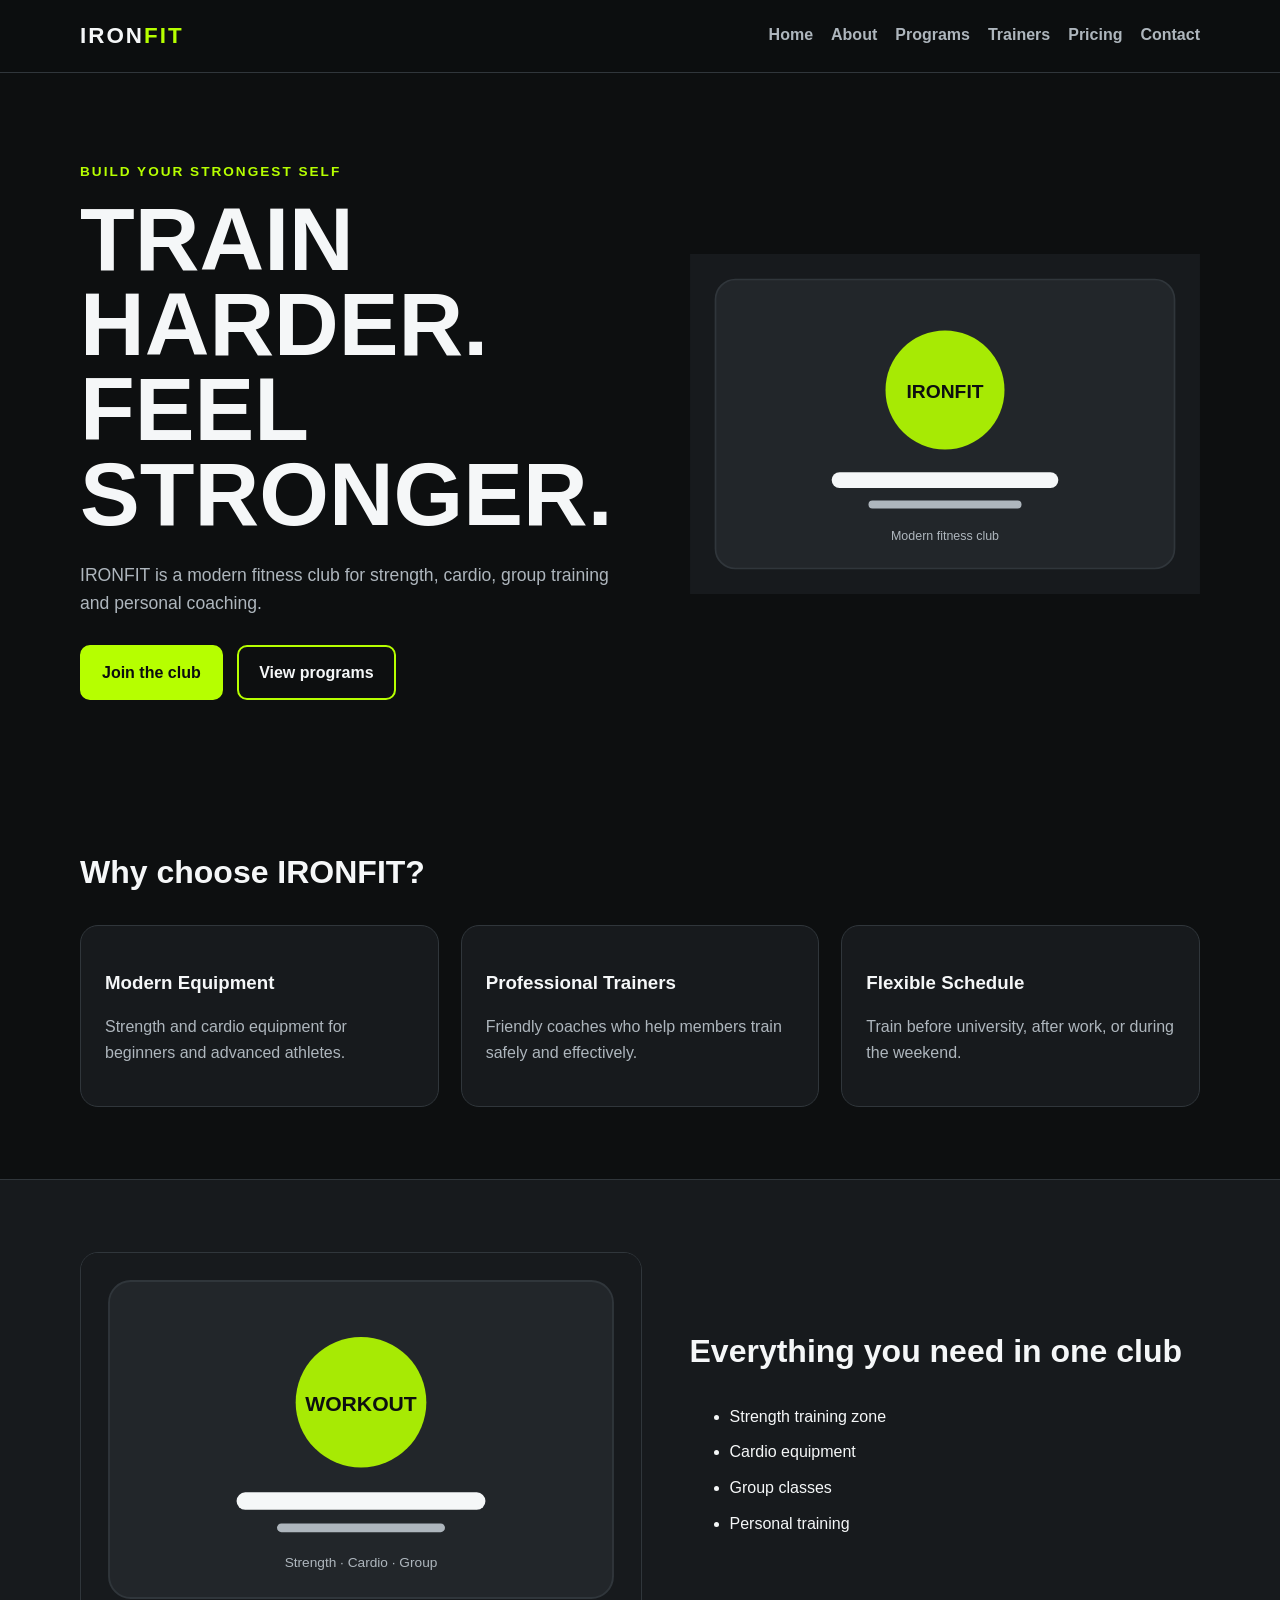
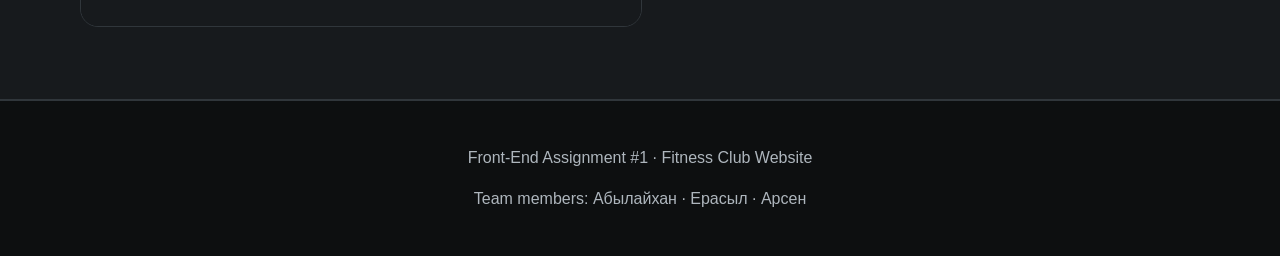
==== index.html @ 94de6252 "Abylaikhan: create Home page" ====
<!DOCTYPE html>
<html lang="en">
<head>
  <!-- Page created by Абылайхан -->
  <meta charset="UTF-8">
  <meta name="viewport" content="width=device-width, initial-scale=1.0">
  <title>Home | IRONFIT</title>
  <link rel="stylesheet" href="css/style.css">
</head>
<body>

<header id="main-header">
  <div class="container nav-wrap">
    <a class="logo" href="index.html">IRON<span>FIT</span></a>
    <nav class="nav-menu">
      <a href="index.html">Home</a>
      <a href="about.html">About</a>
      <a href="programs.html">Programs</a>
      <a href="trainers.html">Trainers</a>
      <a href="pricing.html">Pricing</a>
      <a href="contact.html">Contact</a>
    </nav>
  </div>
</header>


<main>
  <section class="hero">
    <div class="container hero-grid">
      <div>
        <p class="eyebrow">BUILD YOUR STRONGEST SELF</p>
        <h1>Train harder. Feel stronger.</h1>
        <p class="lead">IRONFIT is a modern fitness club for strength, cardio, group training and personal coaching.</p>
        <a class="btn" href="contact.html">Join the club</a>
        <a class="btn btn-outline" href="programs.html">View programs</a>
      </div>
      <img src="images/gym-hero.svg" alt="Modern fitness club training area">
    </div>
  </section>

  <section class="section">
    <div class="container">
      <h2>Why choose IRONFIT?</h2>
      <div class="cards">
        <article class="card"><h3>Modern Equipment</h3><p>Strength and cardio equipment for beginners and advanced athletes.</p></article>
        <article class="card"><h3>Professional Trainers</h3><p>Friendly coaches who help members train safely and effectively.</p></article>
        <article class="card"><h3>Flexible Schedule</h3><p>Train before university, after work, or during the weekend.</p></article>
      </div>
    </div>
  </section>

  <section class="section alt">
    <div class="container two-col">
      <img class="feature-img" src="images/workout.svg" alt="Athlete doing a gym workout">
      <div>
        <h2>Everything you need in one club</h2>
        <ul class="check-list">
          <li>Strength training zone</li>
          <li>Cardio equipment</li>
          <li>Group classes</li>
          <li>Personal training</li>
        </ul>
      </div>
    </div>
  </section>
</main>


<footer>
  <div class="container">
    <p>Front-End Assignment #1 · Fitness Club Website</p>
    <p>Team members: Абылайхан · Ерасыл · Арсен</p>
  </div>
</footer>

</body>
</html>
---- css/style.css ----
* { box-sizing: border-box; }

:root {
  --bg: #0d0f10;
  --panel: #171a1d;
  --panel-2: #22262a;
  --text: #f5f7f8;
  --muted: #aeb6bd;
  --accent: #b6ff00;
  --border: #30363b;
}

html { scroll-behavior: smooth; }

body {
  margin: 0;
  font-family: Arial, Helvetica, sans-serif;
  background: var(--bg);
  color: var(--text);
  line-height: 1.6;
}

img {
  max-width: 100%;
  display: block;
}

a {
  color: var(--text);
  text-decoration: none;
}

.container {
  width: min(1120px, 90%);
  margin: 0 auto;
}

#main-header {
  position: sticky;
  top: 0;
  z-index: 10;
  background: rgba(13, 15, 16, 0.96);
  border-bottom: 1px solid var(--border);
}

.nav-wrap {
  min-height: 72px;
  display: flex;
  align-items: center;
  justify-content: space-between;
  gap: 24px;
}

.logo {
  font-size: 1.4rem;
  font-weight: 900;
  letter-spacing: 2px;
}

.logo span { color: var(--accent); }

.nav-menu {
  display: flex;
  gap: 18px;
  flex-wrap: wrap;
}

.nav-menu a {
  color: var(--muted);
  font-weight: 700;
  padding: 8px 0;
  border-bottom: 2px solid transparent;
}

.nav-menu a:hover {
  color: var(--accent);
  border-bottom-color: var(--accent);
}

.hero {
  min-height: 78vh;
  display: grid;
  align-items: center;
  padding: 70px 0;
}

.hero-grid,
.two-col,
.form-grid {
  display: grid;
  grid-template-columns: 1.1fr 1fr;
  align-items: center;
  gap: 48px;
}

.hero h1,
.page-hero h1 {
  font-size: clamp(2.6rem, 7vw, 5.8rem);
  line-height: 0.95;
  margin: 10px 0 24px;
  text-transform: uppercase;
}

.page-hero {
  padding: 80px 0 45px;
  background: var(--panel);
  border-bottom: 1px solid var(--border);
}

.eyebrow {
  color: var(--accent);
  font-weight: 900;
  letter-spacing: 2px;
  font-size: 0.85rem;
}

.lead {
  color: var(--muted);
  font-size: 1.1rem;
  max-width: 700px;
}

.btn,
button {
  display: inline-block;
  background: var(--accent);
  color: #0b0d0e;
  padding: 13px 20px;
  border: 2px solid var(--accent);
  border-radius: 10px;
  font-weight: 900;
  margin: 10px 10px 0 0;
  cursor: pointer;
}

.btn:hover,
button:hover {
  transform: translateY(-2px);
}

.btn-outline {
  background: transparent;
  color: var(--text);
}

.section { padding: 72px 0; }

.alt {
  background: var(--panel);
  border-top: 1px solid var(--border);
  border-bottom: 1px solid var(--border);
}

h2 {
  font-size: 2rem;
  margin-top: 0;
}

.cards {
  display: grid;
  grid-template-columns: repeat(3, 1fr);
  gap: 22px;
}

.card {
  background: var(--panel);
  border: 1px solid var(--border);
  padding: 24px;
  border-radius: 18px;
}

.alt .card { background: var(--panel-2); }

.card h3 { margin-bottom: 8px; }

.card p,
.card li { color: var(--muted); }

.feature-img,
.program-img {
  width: 100%;
  border-radius: 18px;
  border: 1px solid var(--border);
}

.program-img { margin-bottom: 16px; }

.profile-img {
  width: 150px;
  height: 150px;
  object-fit: cover;
  border-radius: 50%;
  border: 4px solid var(--accent);
  margin-bottom: 18px;
}

.check-list li { margin-bottom: 10px; }

.table-wrap { overflow-x: auto; }

table {
  width: 100%;
  border-collapse: collapse;
  background: var(--panel);
  border-radius: 16px;
  overflow: hidden;
}

table th,
table td {
  padding: 18px;
  border: 1px solid var(--border);
  text-align: left;
}

table th {
  background: var(--accent);
  color: #111;
}

table td { color: var(--muted); }

.center { text-align: center; margin-top: 28px; }

form {
  background: var(--panel);
  padding: 28px;
  border: 1px solid var(--border);
  border-radius: 18px;
}

#contact-form label {
  display: block;
  font-weight: 700;
  margin: 14px 0 7px;
}

input,
select,
textarea {
  width: 100%;
  padding: 12px 14px;
  border-radius: 9px;
  border: 1px solid var(--border);
  background: #0f1113;
  color: var(--text);
  outline: none;
}

input:focus,
select:focus,
textarea:focus {
  border-color: var(--accent);
}

input[type="color"] {
  height: 48px;
  padding: 5px;
}

.radio-row {
  display: flex;
  gap: 18px;
}

.radio-row label {
  display: flex !important;
  align-items: center;
  gap: 6px;
}

.radio-row input { width: auto; }

.contact-card {
  padding: 28px;
  border-radius: 18px;
}

footer {
  padding: 28px 0;
  text-align: center;
  color: var(--muted);
  border-top: 1px solid var(--border);
}

@media (max-width: 800px) {
  .nav-wrap,
  .hero-grid,
  .two-col,
  .form-grid {
    grid-template-columns: 1fr;
  }

  .nav-wrap {
    display: flex;
    flex-direction: column;
    padding: 16px 0;
  }

  .nav-menu { justify-content: center; }
  .cards { grid-template-columns: 1fr; }
  .hero { min-height: auto; }
}
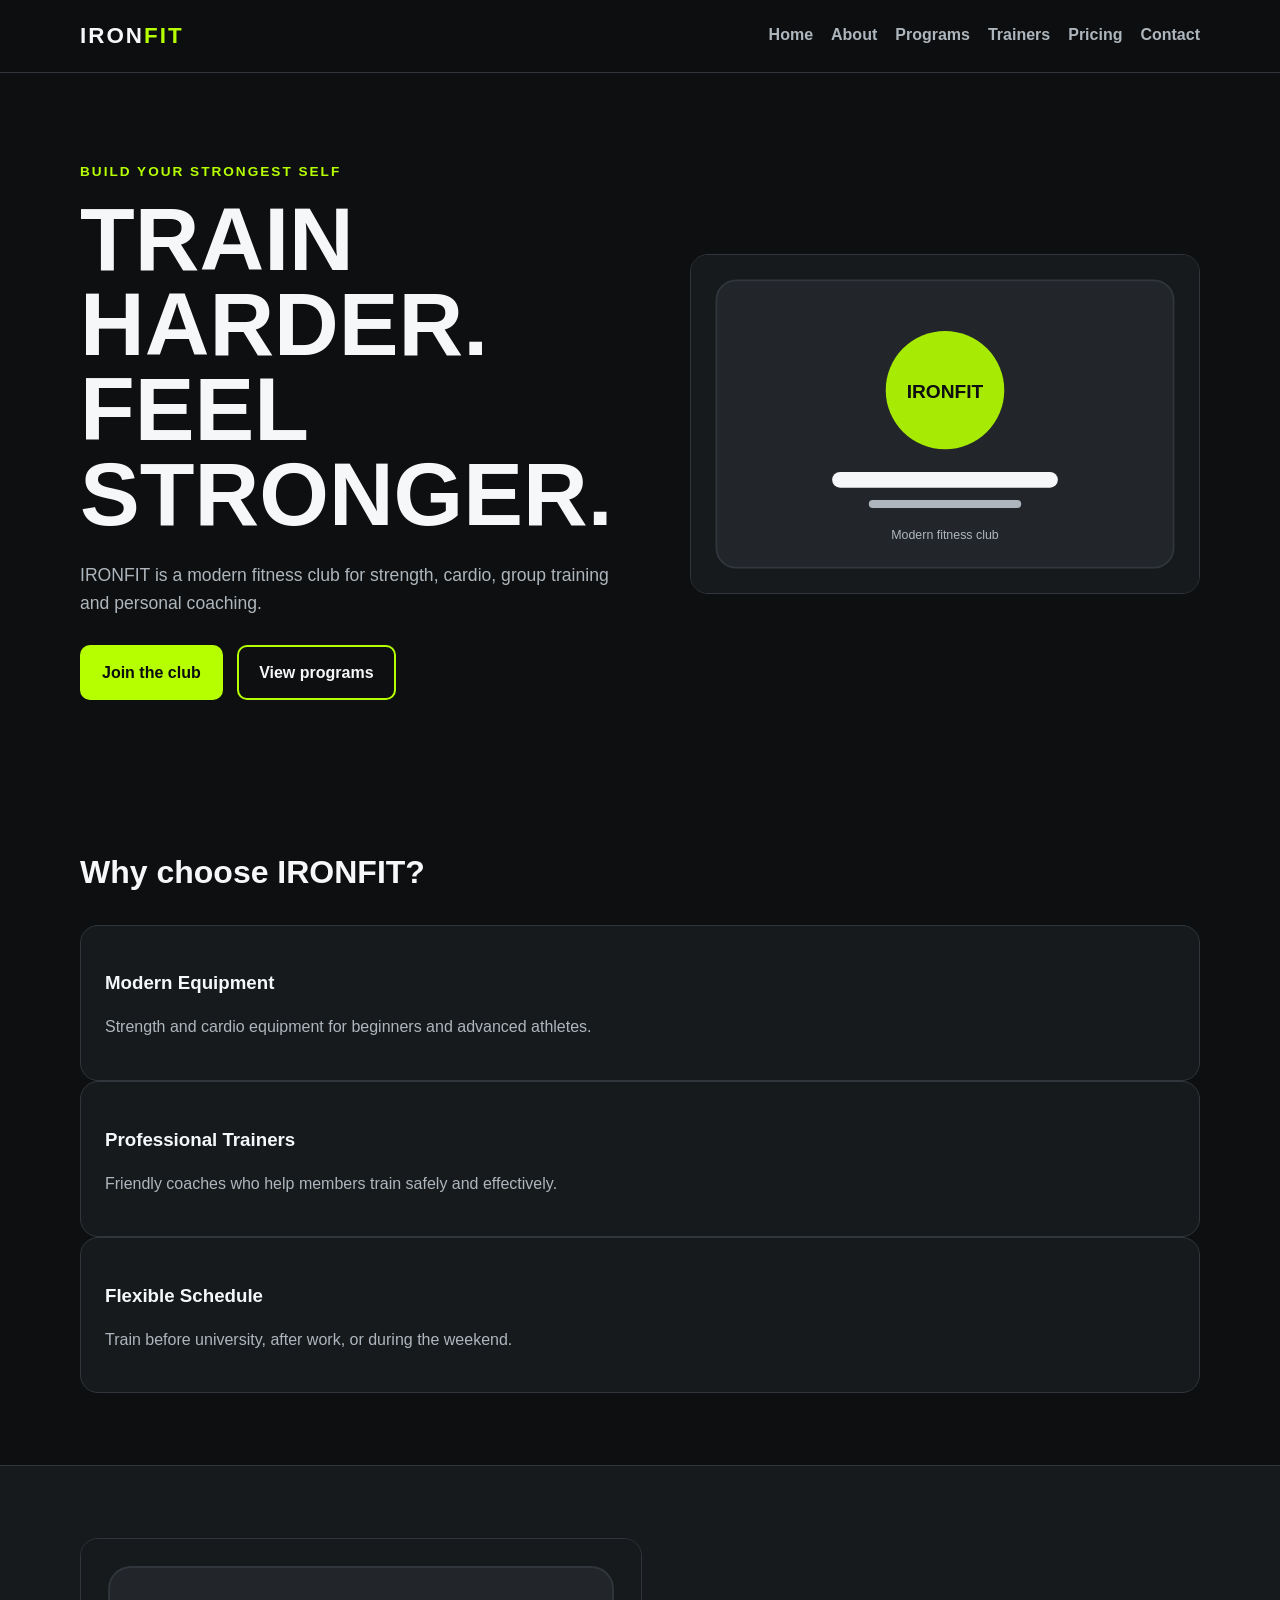
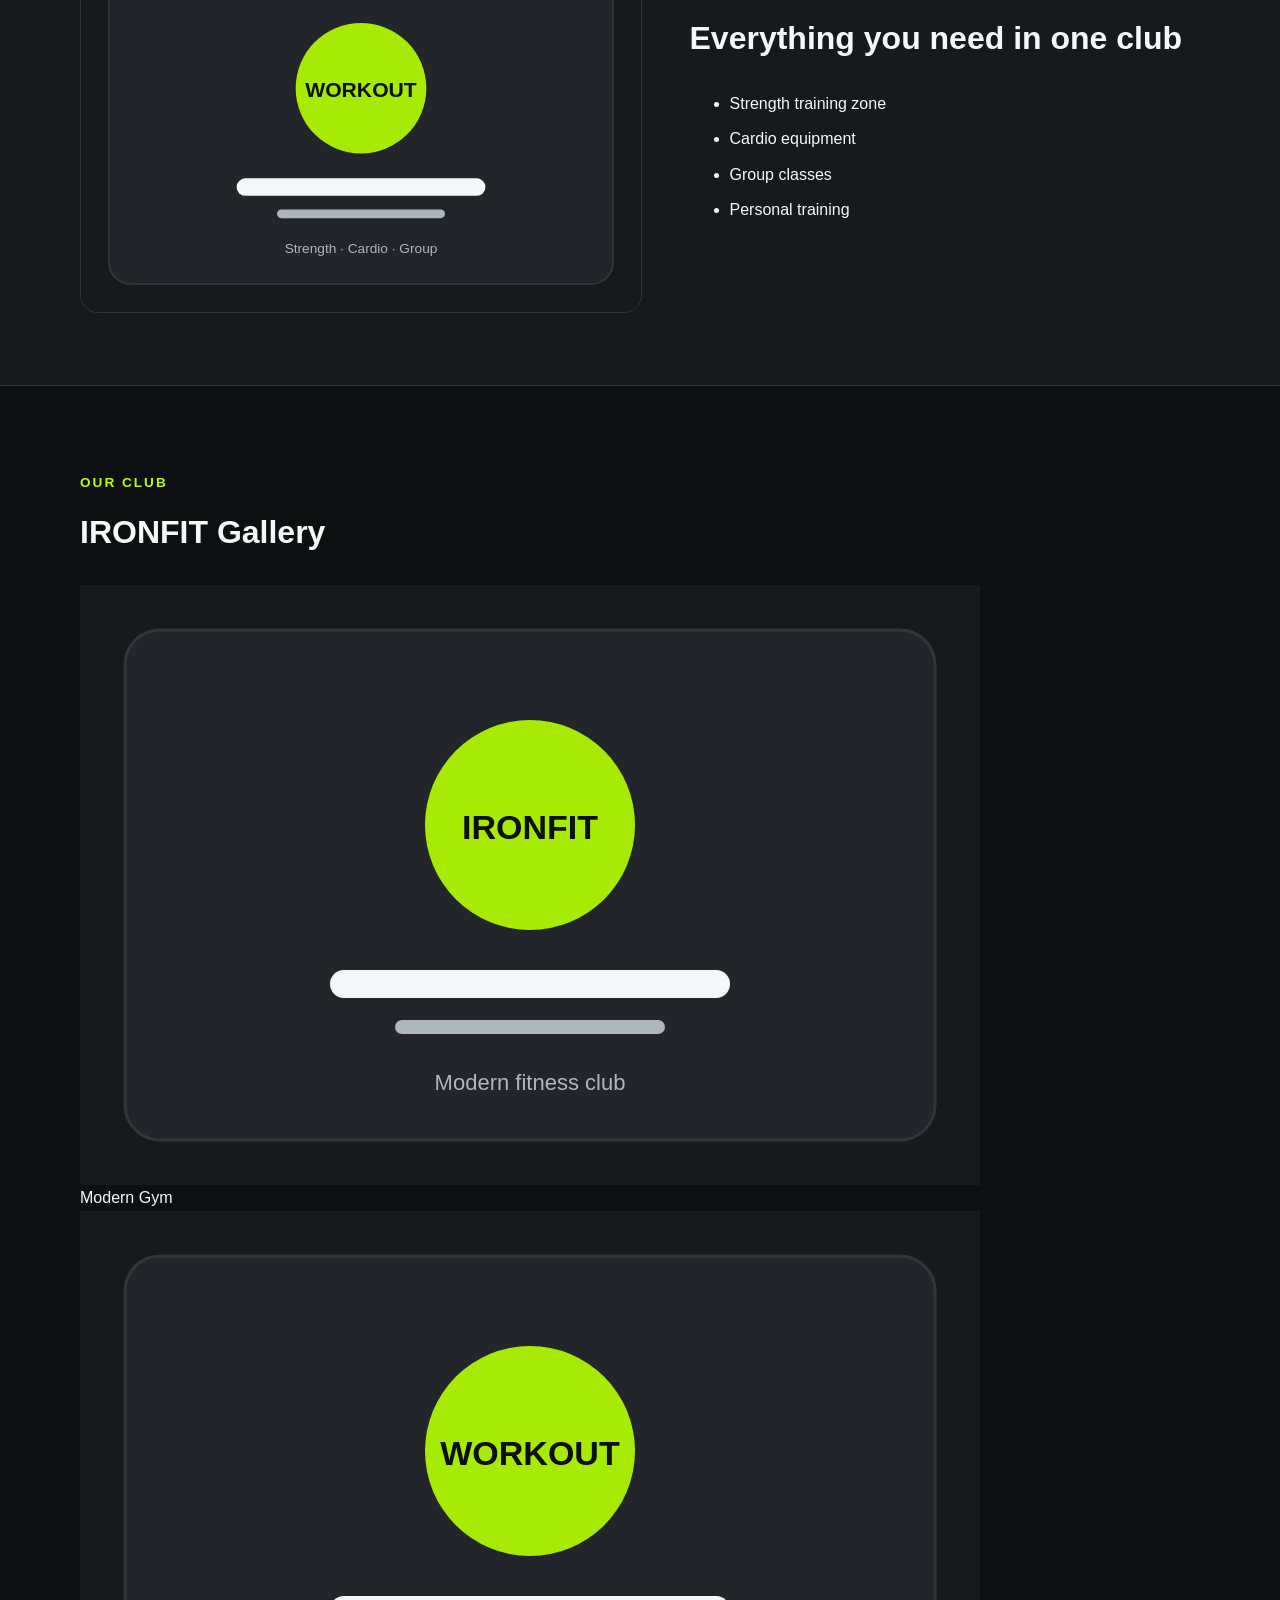
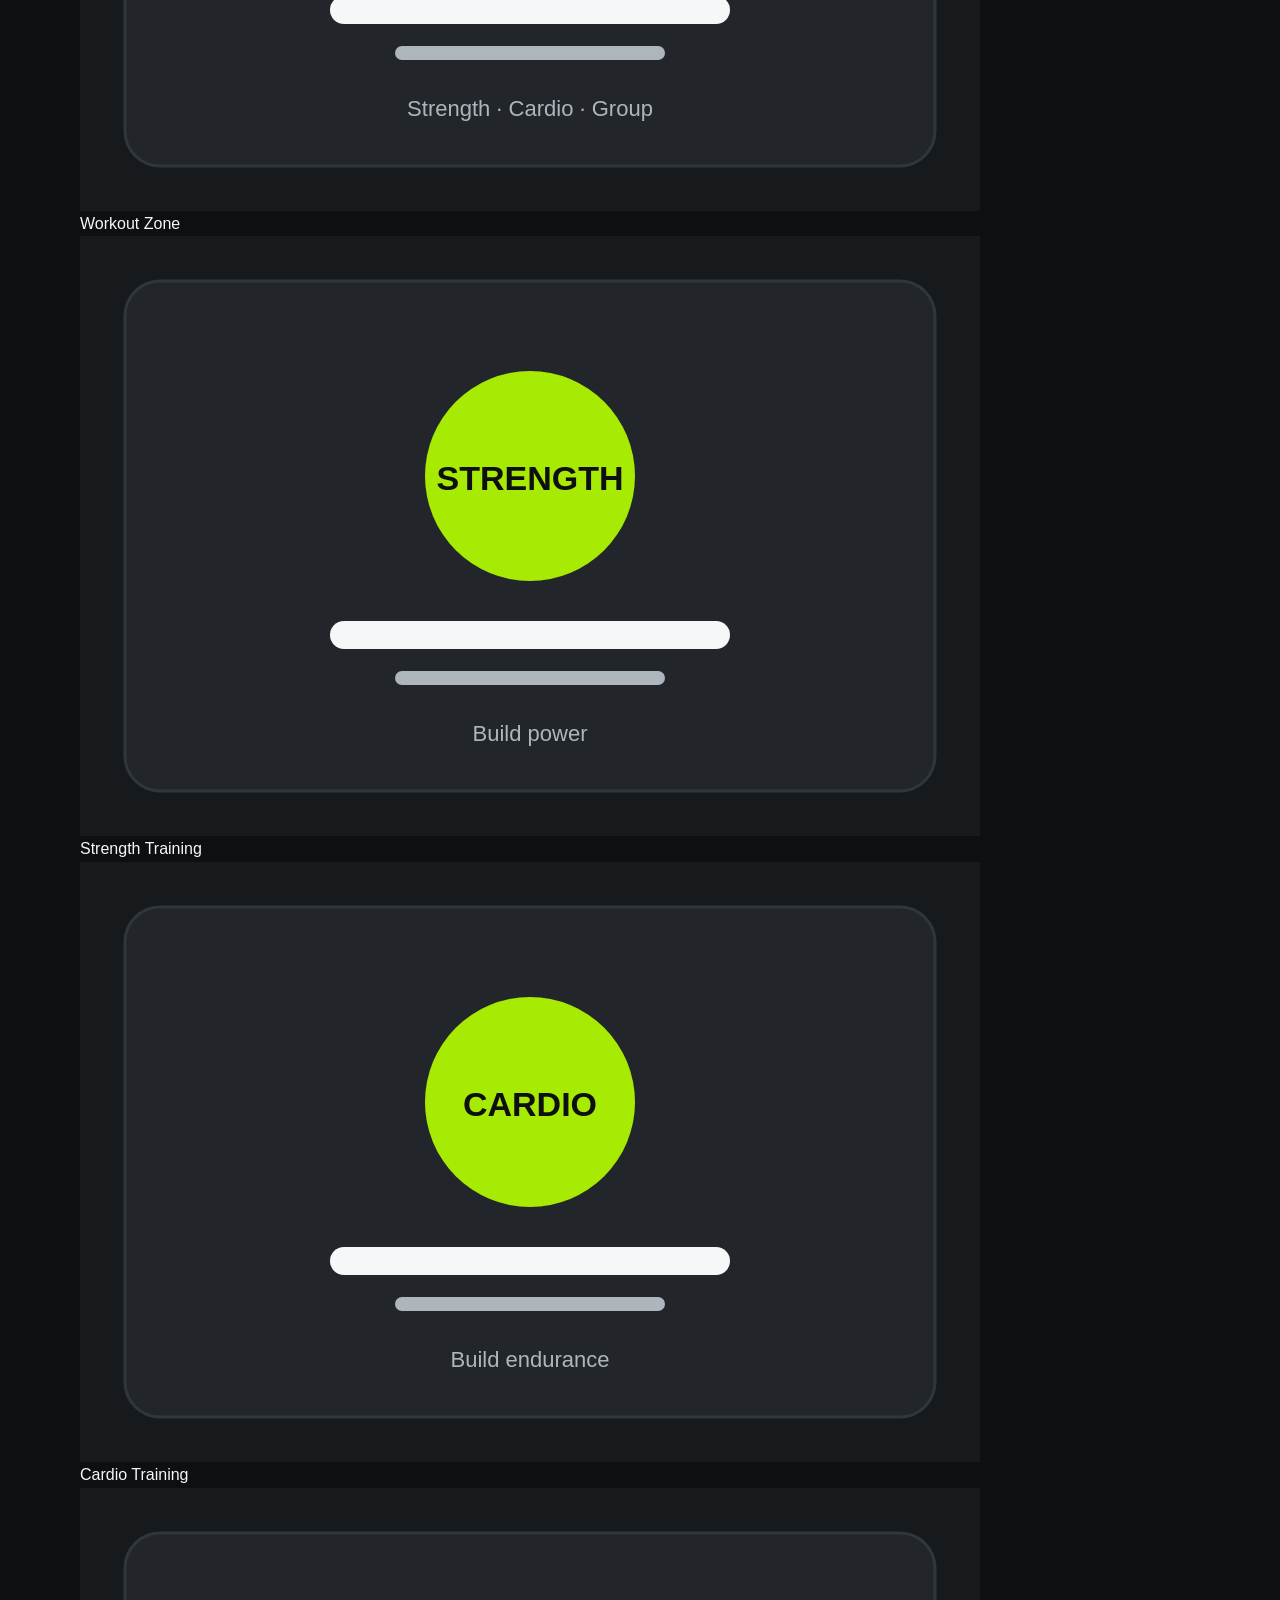
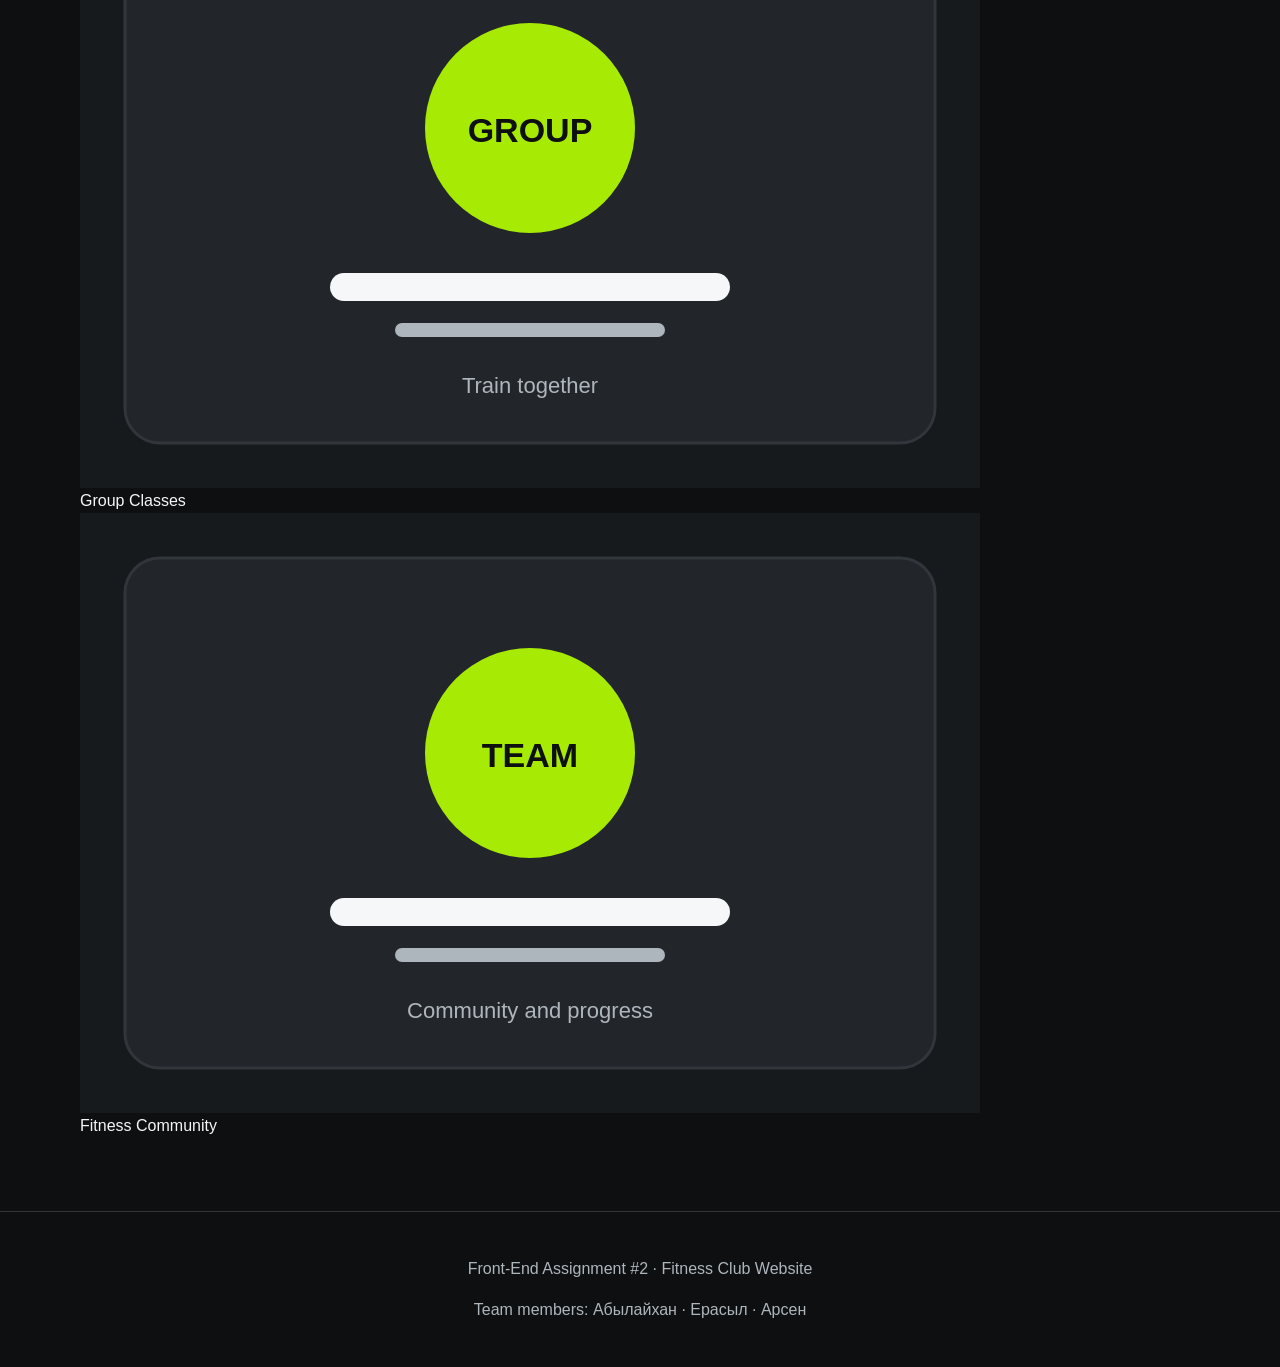
==== commit a42feeae: "Abylaikhan: add Flexbox layout and grid gallery" ====
--- a/index.html
+++ b/index.html
@@ -1,5 +1,6 @@
 <!DOCTYPE html>
 <html lang="en">
+
 <head>
   <!-- Page created by Абылайхан -->
   <meta charset="UTF-8">
@@ -7,11 +8,13 @@
   <title>Home | IRONFIT</title>
   <link rel="stylesheet" href="css/style.css">
 </head>
+
 <body>
 
 <header id="main-header">
   <div class="container nav-wrap">
     <a class="logo" href="index.html">IRON<span>FIT</span></a>
+
     <nav class="nav-menu">
       <a href="index.html">Home</a>
       <a href="about.html">About</a>
@@ -23,37 +26,78 @@
   </div>
 </header>
 
+<main>
 
-<main>
   <section class="hero">
     <div class="container hero-grid">
+
       <div>
         <p class="eyebrow">BUILD YOUR STRONGEST SELF</p>
+
         <h1>Train harder. Feel stronger.</h1>
-        <p class="lead">IRONFIT is a modern fitness club for strength, cardio, group training and personal coaching.</p>
+
+        <p class="lead">
+          IRONFIT is a modern fitness club for strength,
+          cardio, group training and personal coaching.
+        </p>
+
         <a class="btn" href="contact.html">Join the club</a>
         <a class="btn btn-outline" href="programs.html">View programs</a>
       </div>
-      <img src="images/gym-hero.svg" alt="Modern fitness club training area">
+
+      <img
+        class="feature-img"
+        src="images/gym-hero.svg"
+        alt="Modern fitness club training area">
     </div>
   </section>
 
   <section class="section">
     <div class="container">
+
       <h2>Why choose IRONFIT?</h2>
-      <div class="cards">
-        <article class="card"><h3>Modern Equipment</h3><p>Strength and cardio equipment for beginners and advanced athletes.</p></article>
-        <article class="card"><h3>Professional Trainers</h3><p>Friendly coaches who help members train safely and effectively.</p></article>
-        <article class="card"><h3>Flexible Schedule</h3><p>Train before university, after work, or during the weekend.</p></article>
+
+      <div class="home-flex">
+
+        <article class="card">
+          <h3>Modern Equipment</h3>
+          <p>
+            Strength and cardio equipment for beginners
+            and advanced athletes.
+          </p>
+        </article>
+
+        <article class="card">
+          <h3>Professional Trainers</h3>
+          <p>
+            Friendly coaches who help members train
+            safely and effectively.
+          </p>
+        </article>
+
+        <article class="card">
+          <h3>Flexible Schedule</h3>
+          <p>
+            Train before university, after work,
+            or during the weekend.
+          </p>
+        </article>
+
       </div>
     </div>
   </section>
 
   <section class="section alt">
     <div class="container two-col">
-      <img class="feature-img" src="images/workout.svg" alt="Athlete doing a gym workout">
+
+      <img
+        class="feature-img"
+        src="images/workout.svg"
+        alt="Athlete doing a gym workout">
+
       <div>
         <h2>Everything you need in one club</h2>
+
         <ul class="check-list">
           <li>Strength training zone</li>
           <li>Cardio equipment</li>
@@ -61,17 +105,60 @@
           <li>Personal training</li>
         </ul>
       </div>
+
     </div>
   </section>
+
+  <section class="section gallery-section">
+    <div class="container">
+
+      <p class="eyebrow">OUR CLUB</p>
+      <h2>IRONFIT Gallery</h2>
+
+      <div class="gallery-grid">
+
+        <div class="gallery-item">
+          <img src="images/gym-hero.svg" alt="IRONFIT gym">
+          <div class="gallery-caption">Modern Gym</div>
+        </div>
+
+        <div class="gallery-item">
+          <img src="images/workout.svg" alt="Workout zone">
+          <div class="gallery-caption">Workout Zone</div>
+        </div>
+
+        <div class="gallery-item">
+          <img src="images/strength.svg" alt="Strength training">
+          <div class="gallery-caption">Strength Training</div>
+        </div>
+
+        <div class="gallery-item">
+          <img src="images/cardio.svg" alt="Cardio training">
+          <div class="gallery-caption">Cardio Training</div>
+        </div>
+
+        <div class="gallery-item">
+          <img src="images/group.svg" alt="Group fitness">
+          <div class="gallery-caption">Group Classes</div>
+        </div>
+
+        <div class="gallery-item">
+          <img src="images/about.svg" alt="Fitness community">
+          <div class="gallery-caption">Fitness Community</div>
+        </div>
+
+      </div>
+    </div>
+  </section>
+
 </main>
-
 
 <footer>
   <div class="container">
-    <p>Front-End Assignment #1 · Fitness Club Website</p>
+    <p>Front-End Assignment #2 · Fitness Club Website</p>
     <p>Team members: Абылайхан · Ерасыл · Арсен</p>
   </div>
 </footer>
 
 </body>
-</html>
+</html>
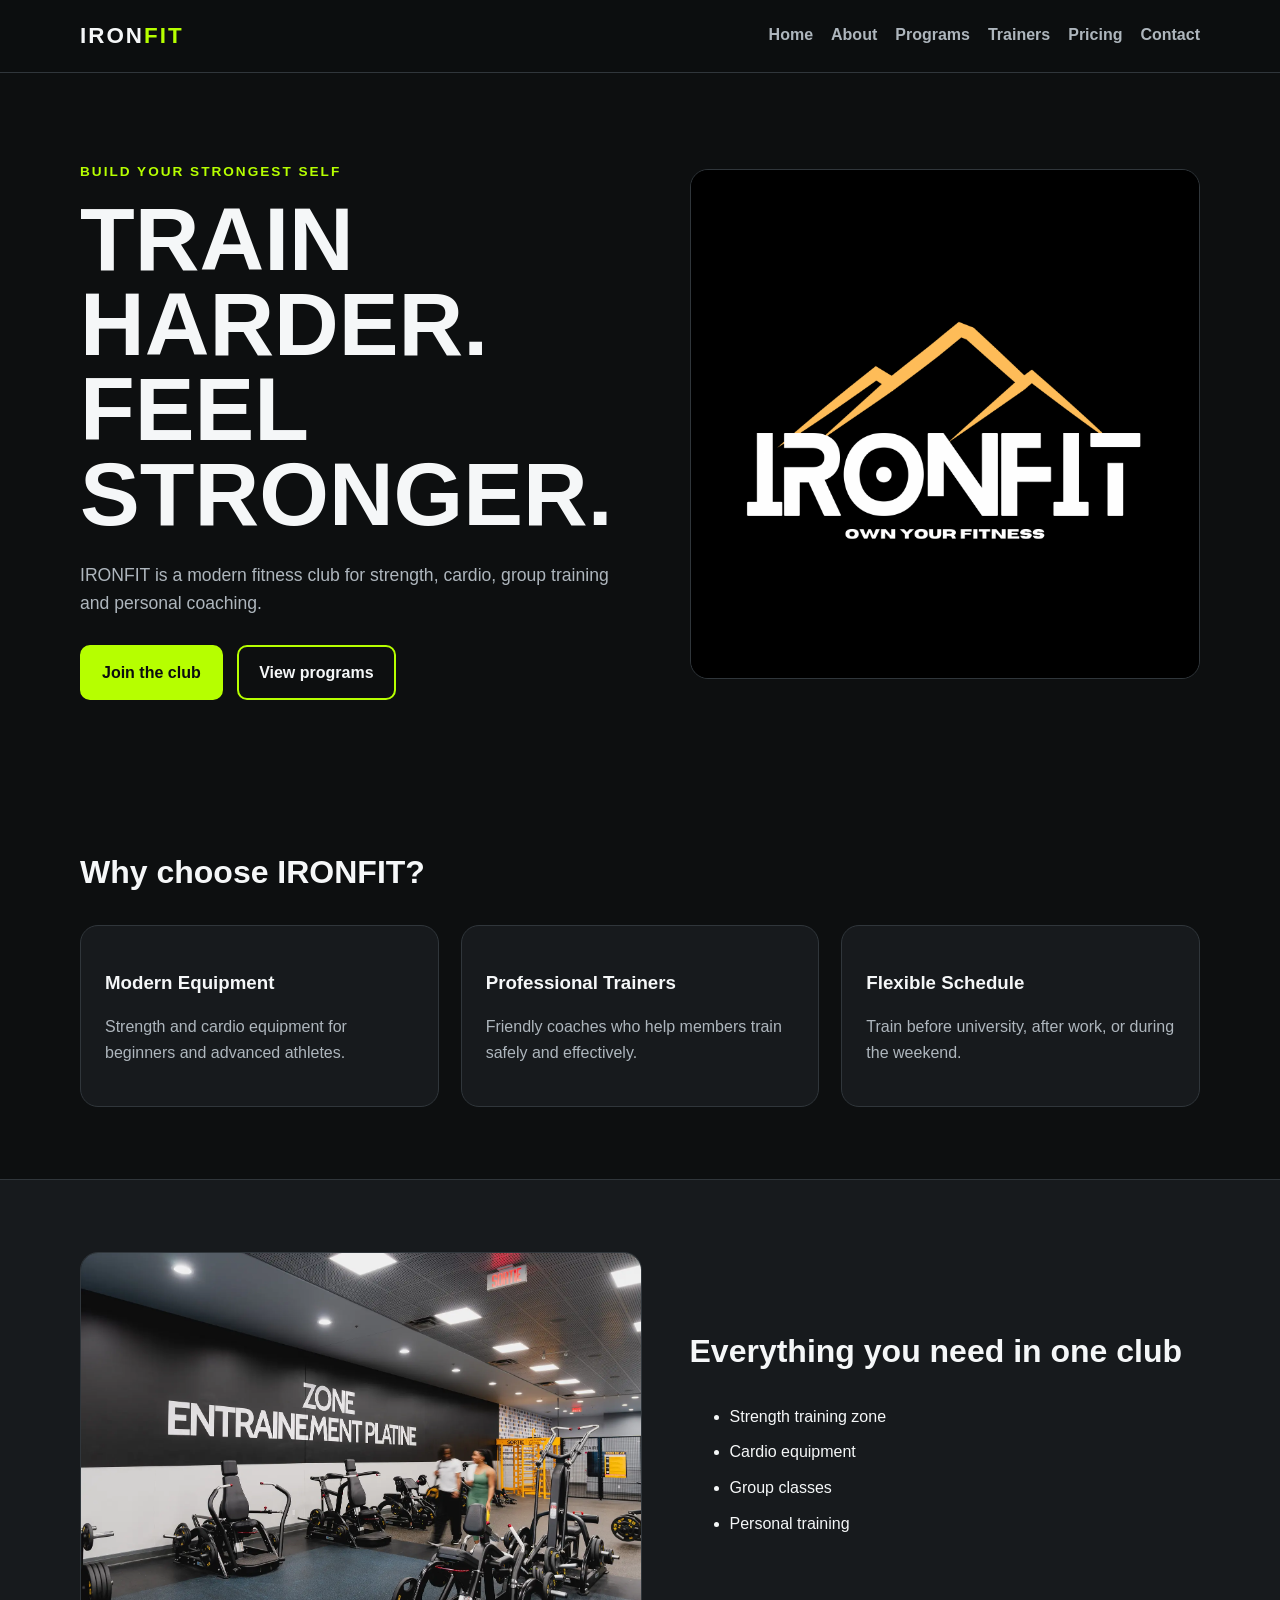
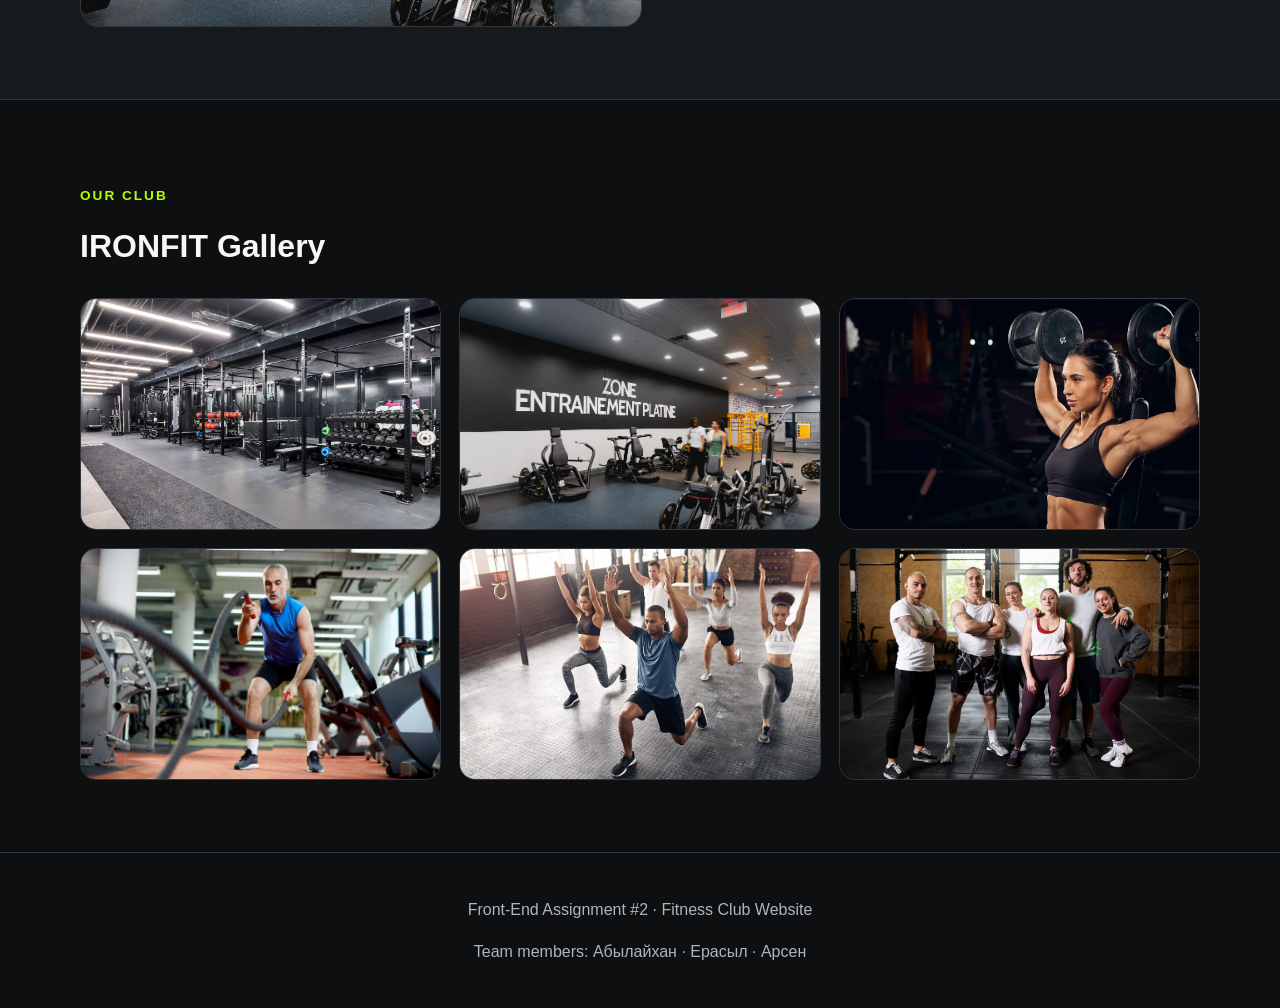
==== commit 65ac92b3: "Update Assignment 2 project" ====
--- a/index.html
+++ b/index.html
@@ -47,7 +47,7 @@
 
       <img
         class="feature-img"
-        src="images/gym-hero.svg"
+        src="images/ironfit.png"
         alt="Modern fitness club training area">
     </div>
   </section>
@@ -92,7 +92,7 @@
 
       <img
         class="feature-img"
-        src="images/workout.svg"
+        src="images/workout.webp"
         alt="Athlete doing a gym workout">
 
       <div>
@@ -118,32 +118,32 @@
       <div class="gallery-grid">
 
         <div class="gallery-item">
-          <img src="images/gym-hero.svg" alt="IRONFIT gym">
+          <img src="images/modern gym.jpeg" alt="IRONFIT gym">
           <div class="gallery-caption">Modern Gym</div>
         </div>
 
         <div class="gallery-item">
-          <img src="images/workout.svg" alt="Workout zone">
+          <img src="images/workout.webp" alt="Workout zone">
           <div class="gallery-caption">Workout Zone</div>
         </div>
 
         <div class="gallery-item">
-          <img src="images/strength.svg" alt="Strength training">
+          <img src="images/strength.webp" alt="Strength training">
           <div class="gallery-caption">Strength Training</div>
         </div>
 
         <div class="gallery-item">
-          <img src="images/cardio.svg" alt="Cardio training">
+          <img src="images/cardio.jpg" alt="Cardio training">
           <div class="gallery-caption">Cardio Training</div>
         </div>
 
         <div class="gallery-item">
-          <img src="images/group.svg" alt="Group fitness">
+          <img src="images/group.webp" alt="Group fitness">
           <div class="gallery-caption">Group Classes</div>
         </div>
 
         <div class="gallery-item">
-          <img src="images/about.svg" alt="Fitness community">
+          <img src="images/about.webp" alt="Fitness community">
           <div class="gallery-caption">Fitness Community</div>
         </div>
 
--- a/css/style.css
+++ b/css/style.css
@@ -1,5 +1,10 @@
-
-* { box-sizing: border-box; }
+/* ==========================
+   GLOBAL
+========================== */
+
+* {
+  box-sizing: border-box;
+}
 
 :root {
   --bg: #0d0f10;
@@ -11,7 +16,9 @@
   --border: #30363b;
 }
 
-html { scroll-behavior: smooth; }
+html {
+  scroll-behavior: smooth;
+}
 
 body {
   margin: 0;
@@ -36,6 +43,11 @@
   margin: 0 auto;
 }
 
+
+/* ==========================
+   HEADER
+========================== */
+
 #main-header {
   position: sticky;
   top: 0;
@@ -46,9 +58,11 @@
 
 .nav-wrap {
   min-height: 72px;
+
   display: flex;
   align-items: center;
   justify-content: space-between;
+
   gap: 24px;
 }
 
@@ -58,7 +72,9 @@
   letter-spacing: 2px;
 }
 
-.logo span { color: var(--accent); }
+.logo span {
+  color: var(--accent);
+}
 
 .nav-menu {
   display: flex;
@@ -69,7 +85,9 @@
 .nav-menu a {
   color: var(--muted);
   font-weight: 700;
+
   padding: 8px 0;
+
   border-bottom: 2px solid transparent;
 }
 
@@ -78,227 +96,740 @@
   border-bottom-color: var(--accent);
 }
 
+
+/* ==========================
+   HERO
+========================== */
+
 .hero {
   min-height: 78vh;
+
   display: grid;
   align-items: center;
+
   padding: 70px 0;
 }
 
 .hero-grid,
-.two-col,
-.form-grid {
+.two-col {
   display: grid;
-  grid-template-columns: 1.1fr 1fr;
+
+  grid-template-columns:
+    1.1fr 1fr;
+
   align-items: center;
+
   gap: 48px;
 }
 
 .hero h1,
 .page-hero h1 {
   font-size: clamp(2.6rem, 7vw, 5.8rem);
+
   line-height: 0.95;
-  margin: 10px 0 24px;
+
+  margin:
+    10px 0 24px;
+
   text-transform: uppercase;
 }
 
 .page-hero {
-  padding: 80px 0 45px;
-  background: var(--panel);
-  border-bottom: 1px solid var(--border);
+  padding:
+    80px 0 45px;
+
+  background:
+    var(--panel);
+
+  border-bottom:
+    1px solid var(--border);
 }
 
 .eyebrow {
   color: var(--accent);
+
   font-weight: 900;
-  letter-spacing: 2px;
-  font-size: 0.85rem;
+
+  letter-spacing:
+    2px;
+
+  font-size:
+    0.85rem;
 }
 
 .lead {
   color: var(--muted);
-  font-size: 1.1rem;
-  max-width: 700px;
-}
+
+  font-size:
+    1.1rem;
+
+  max-width:
+    700px;
+}
+
+
+/* ==========================
+   BUTTONS
+========================== */
 
 .btn,
 button {
   display: inline-block;
-  background: var(--accent);
-  color: #0b0d0e;
-  padding: 13px 20px;
-  border: 2px solid var(--accent);
-  border-radius: 10px;
-  font-weight: 900;
-  margin: 10px 10px 0 0;
-  cursor: pointer;
+
+  background:
+    var(--accent);
+
+  color:
+    #0b0d0e;
+
+  padding:
+    13px 20px;
+
+  border:
+    2px solid var(--accent);
+
+  border-radius:
+    10px;
+
+  font-weight:
+    900;
+
+  margin:
+    10px 10px 0 0;
+
+  cursor:
+    pointer;
+
+  transition:
+    0.3s;
 }
 
 .btn:hover,
 button:hover {
-  transform: translateY(-2px);
+  transform:
+    translateY(-2px);
 }
 
 .btn-outline {
-  background: transparent;
-  color: var(--text);
-}
-
-.section { padding: 72px 0; }
+  background:
+    transparent;
+
+  color:
+    var(--text);
+}
+
+
+/* ==========================
+   SECTIONS
+========================== */
+
+.section {
+  padding:
+    72px 0;
+}
 
 .alt {
-  background: var(--panel);
-  border-top: 1px solid var(--border);
-  border-bottom: 1px solid var(--border);
+  background:
+    var(--panel);
+
+  border-top:
+    1px solid var(--border);
+
+  border-bottom:
+    1px solid var(--border);
 }
 
 h2 {
-  font-size: 2rem;
-  margin-top: 0;
-}
-
-.cards {
-  display: grid;
-  grid-template-columns: repeat(3, 1fr);
-  gap: 22px;
-}
+  font-size:
+    2rem;
+
+  margin-top:
+    0;
+}
+
+
+/* ==========================
+   CARDS
+========================== */
 
 .card {
-  background: var(--panel);
-  border: 1px solid var(--border);
-  padding: 24px;
-  border-radius: 18px;
-}
-
-.alt .card { background: var(--panel-2); }
-
-.card h3 { margin-bottom: 8px; }
+  background:
+    var(--panel);
+
+  border:
+    1px solid var(--border);
+
+  padding:
+    24px;
+
+  border-radius:
+    18px;
+
+  transition:
+    transform 0.3s ease,
+    box-shadow 0.3s ease;
+}
+
+.card:hover {
+  transform:
+    translateY(-6px);
+
+  box-shadow:
+    0 12px 30px
+    rgba(0, 0, 0, 0.35);
+}
+
+.alt .card {
+  background:
+    var(--panel-2);
+}
+
+.card h3 {
+  margin-bottom:
+    8px;
+}
 
 .card p,
-.card li { color: var(--muted); }
+.card li {
+  color:
+    var(--muted);
+}
+
+
+/* ==========================
+   IMAGES
+========================== */
 
 .feature-img,
 .program-img {
-  width: 100%;
-  border-radius: 18px;
-  border: 1px solid var(--border);
-}
-
-.program-img { margin-bottom: 16px; }
+  width:
+    100%;
+
+  border-radius:
+    18px;
+
+  border:
+    1px solid var(--border);
+}
+
+.program-img {
+  margin-bottom:
+    16px;
+}
 
 .profile-img {
-  width: 150px;
-  height: 150px;
-  object-fit: cover;
-  border-radius: 50%;
-  border: 4px solid var(--accent);
-  margin-bottom: 18px;
-}
-
-.check-list li { margin-bottom: 10px; }
-
-.table-wrap { overflow-x: auto; }
+  width:
+    150px;
+
+  height:
+    150px;
+
+  object-fit:
+    cover;
+
+  border-radius:
+    50%;
+
+  border:
+    4px solid var(--accent);
+
+  margin-bottom:
+    18px;
+}
+
+
+/* ==========================
+   FLEXBOX
+========================== */
+
+.home-flex,
+.program-flex,
+.team-flex,
+.trainer-flex,
+.pricing-flex {
+  display:
+    flex;
+
+  gap:
+    22px;
+
+  align-items:
+    stretch;
+}
+
+.home-flex .card,
+.program-flex .card,
+.team-flex .card,
+.trainer-flex .card,
+.pricing-flex .card {
+  flex:
+    1;
+}
+
+.program-flex .card,
+.trainer-flex .card,
+.pricing-flex .card {
+  display:
+    flex;
+
+  flex-direction:
+    column;
+}
+
+.card-btn,
+.membership-card .btn {
+  margin-top:
+    auto;
+}
+
+
+/* ==========================
+   LIST
+========================== */
+
+.check-list li {
+  margin-bottom:
+    10px;
+}
+
+
+/* ==========================
+   TABLE
+========================== */
+
+.table-wrap {
+  overflow-x:
+    auto;
+}
 
 table {
-  width: 100%;
-  border-collapse: collapse;
-  background: var(--panel);
-  border-radius: 16px;
-  overflow: hidden;
+  width:
+    100%;
+
+  border-collapse:
+    collapse;
+
+  background:
+    var(--panel);
+
+  border-radius:
+    16px;
+
+  overflow:
+    hidden;
 }
 
 table th,
 table td {
-  padding: 18px;
-  border: 1px solid var(--border);
-  text-align: left;
+  padding:
+    18px;
+
+  border:
+    1px solid var(--border);
+
+  text-align:
+    left;
 }
 
 table th {
-  background: var(--accent);
-  color: #111;
-}
-
-table td { color: var(--muted); }
-
-.center { text-align: center; margin-top: 28px; }
+  background:
+    var(--accent);
+
+  color:
+    #111;
+}
+
+table td {
+  color:
+    var(--muted);
+}
+
+
+/* ==========================
+   CONTACT FLEXBOX
+========================== */
+
+.contact-flex {
+  display:
+    flex;
+
+  gap:
+    48px;
+
+  align-items:
+    flex-start;
+}
+
+.contact-flex #contact-form {
+  flex:
+    1;
+}
+
+.contact-flex .contact-card {
+  flex:
+    1;
+}
+
+
+/* ==========================
+   FORM
+========================== */
 
 form {
-  background: var(--panel);
-  padding: 28px;
-  border: 1px solid var(--border);
-  border-radius: 18px;
+  background:
+    var(--panel);
+
+  padding:
+    28px;
+
+  border:
+    1px solid var(--border);
+
+  border-radius:
+    18px;
 }
 
 #contact-form label {
-  display: block;
-  font-weight: 700;
-  margin: 14px 0 7px;
+  display:
+    block;
+
+  font-weight:
+    700;
+
+  margin:
+    14px 0 7px;
 }
 
 input,
 select,
 textarea {
-  width: 100%;
-  padding: 12px 14px;
-  border-radius: 9px;
-  border: 1px solid var(--border);
-  background: #0f1113;
-  color: var(--text);
-  outline: none;
+  width:
+    100%;
+
+  padding:
+    12px 14px;
+
+  border-radius:
+    9px;
+
+  border:
+    1px solid var(--border);
+
+  background:
+    #0f1113;
+
+  color:
+    var(--text);
+
+  outline:
+    none;
 }
 
 input:focus,
 select:focus,
 textarea:focus {
-  border-color: var(--accent);
+  border-color:
+    var(--accent);
 }
 
 input[type="color"] {
-  height: 48px;
-  padding: 5px;
+  height:
+    48px;
+
+  padding:
+    5px;
 }
 
 .radio-row {
-  display: flex;
-  gap: 18px;
+  display:
+    flex;
+
+  gap:
+    18px;
 }
 
 .radio-row label {
-  display: flex !important;
-  align-items: center;
-  gap: 6px;
-}
-
-.radio-row input { width: auto; }
+  display:
+    flex !important;
+
+  align-items:
+    center;
+
+  gap:
+    6px;
+}
+
+.radio-row input {
+  width:
+    auto;
+}
 
 .contact-card {
-  padding: 28px;
-  border-radius: 18px;
-}
+  padding:
+    28px;
+
+  border-radius:
+    18px;
+}
+
+
+/* ==========================
+   CSS GRID AREAS
+   PRICING PAGE
+========================== */
+
+.grid-page {
+  min-height:
+    100vh;
+
+  display:
+    grid;
+
+  grid-template-areas:
+    "header header"
+    "sidebar main"
+    "footer footer";
+
+  grid-template-columns:
+    240px 1fr;
+
+  grid-template-rows:
+    auto 1fr auto;
+}
+
+.grid-header {
+  grid-area:
+    header;
+}
+
+.grid-sidebar {
+  grid-area:
+    sidebar;
+
+  background:
+    var(--panel);
+
+  border-right:
+    1px solid var(--border);
+
+  padding:
+    40px 24px;
+}
+
+.grid-sidebar h3 {
+  color:
+    var(--accent);
+
+  margin-top:
+    0;
+}
+
+.grid-sidebar a {
+  display:
+    block;
+
+  padding:
+    10px 0;
+
+  color:
+    var(--muted);
+
+  border-bottom:
+    1px solid var(--border);
+}
+
+.grid-sidebar a:hover {
+  color:
+    var(--accent);
+}
+
+.grid-main {
+  grid-area:
+    main;
+}
+
+.grid-footer {
+  grid-area:
+    footer;
+}
+
+
+/* ==========================
+   GRID GALLERY
+========================== */
+
+.gallery-grid {
+  display:
+    grid;
+
+  grid-template-columns:
+    repeat(3, 1fr);
+
+  gap:
+    18px;
+}
+
+.gallery-item {
+  position:
+    relative;
+
+  overflow:
+    hidden;
+
+  border-radius:
+    16px;
+
+  border:
+    1px solid var(--border);
+}
+
+.gallery-item img {
+  width:
+    100%;
+
+  height:
+    230px;
+
+  object-fit:
+    cover;
+
+  transition:
+    transform 0.3s ease;
+}
+
+.gallery-caption {
+  position:
+    absolute;
+
+  left:
+    0;
+
+  right:
+    0;
+
+  bottom:
+    0;
+
+  padding:
+    18px;
+
+  background:
+    rgba(0, 0, 0, 0.75);
+
+  color:
+    white;
+
+  font-weight:
+    700;
+
+  opacity:
+    0;
+
+  transition:
+    opacity 0.3s ease;
+}
+
+.gallery-item:hover img {
+  transform:
+    scale(1.06);
+}
+
+.gallery-item:hover .gallery-caption {
+  opacity:
+    1;
+}
+
+
+/* ==========================
+   FOOTER
+========================== */
 
 footer {
-  padding: 28px 0;
-  text-align: center;
-  color: var(--muted);
-  border-top: 1px solid var(--border);
-}
+  padding:
+    28px 0;
+
+  text-align:
+    center;
+
+  color:
+    var(--muted);
+
+  border-top:
+    1px solid var(--border);
+}
+
+
+/* ==========================
+   RESPONSIVE
+========================== */
 
 @media (max-width: 800px) {
-  .nav-wrap,
+
+  .home-flex,
+  .program-flex,
+  .team-flex,
+  .trainer-flex,
+  .pricing-flex,
+  .contact-flex {
+    flex-direction:
+      column;
+  }
+
+  .grid-page {
+    grid-template-areas:
+      "header"
+      "sidebar"
+      "main"
+      "footer";
+
+    grid-template-columns:
+      1fr;
+  }
+
+  .grid-sidebar {
+    border-right:
+      none;
+
+    border-bottom:
+      1px solid var(--border);
+  }
+
+  .gallery-grid {
+    grid-template-columns:
+      repeat(2, 1fr);
+  }
+
   .hero-grid,
-  .two-col,
-  .form-grid {
-    grid-template-columns: 1fr;
+  .two-col {
+    grid-template-columns:
+      1fr;
   }
 
   .nav-wrap {
-    display: flex;
-    flex-direction: column;
-    padding: 16px 0;
+    flex-direction:
+      column;
+
+    padding:
+      16px 0;
   }
 
-  .nav-menu { justify-content: center; }
-  .cards { grid-template-columns: 1fr; }
-  .hero { min-height: auto; }
-}
+  .nav-menu {
+    justify-content:
+      center;
+  }
+
+  .hero {
+    min-height:
+      auto;
+  }
+}
+
+
+@media (max-width: 500px) {
+
+  .gallery-grid {
+    grid-template-columns:
+      1fr;
+  }
+
+}
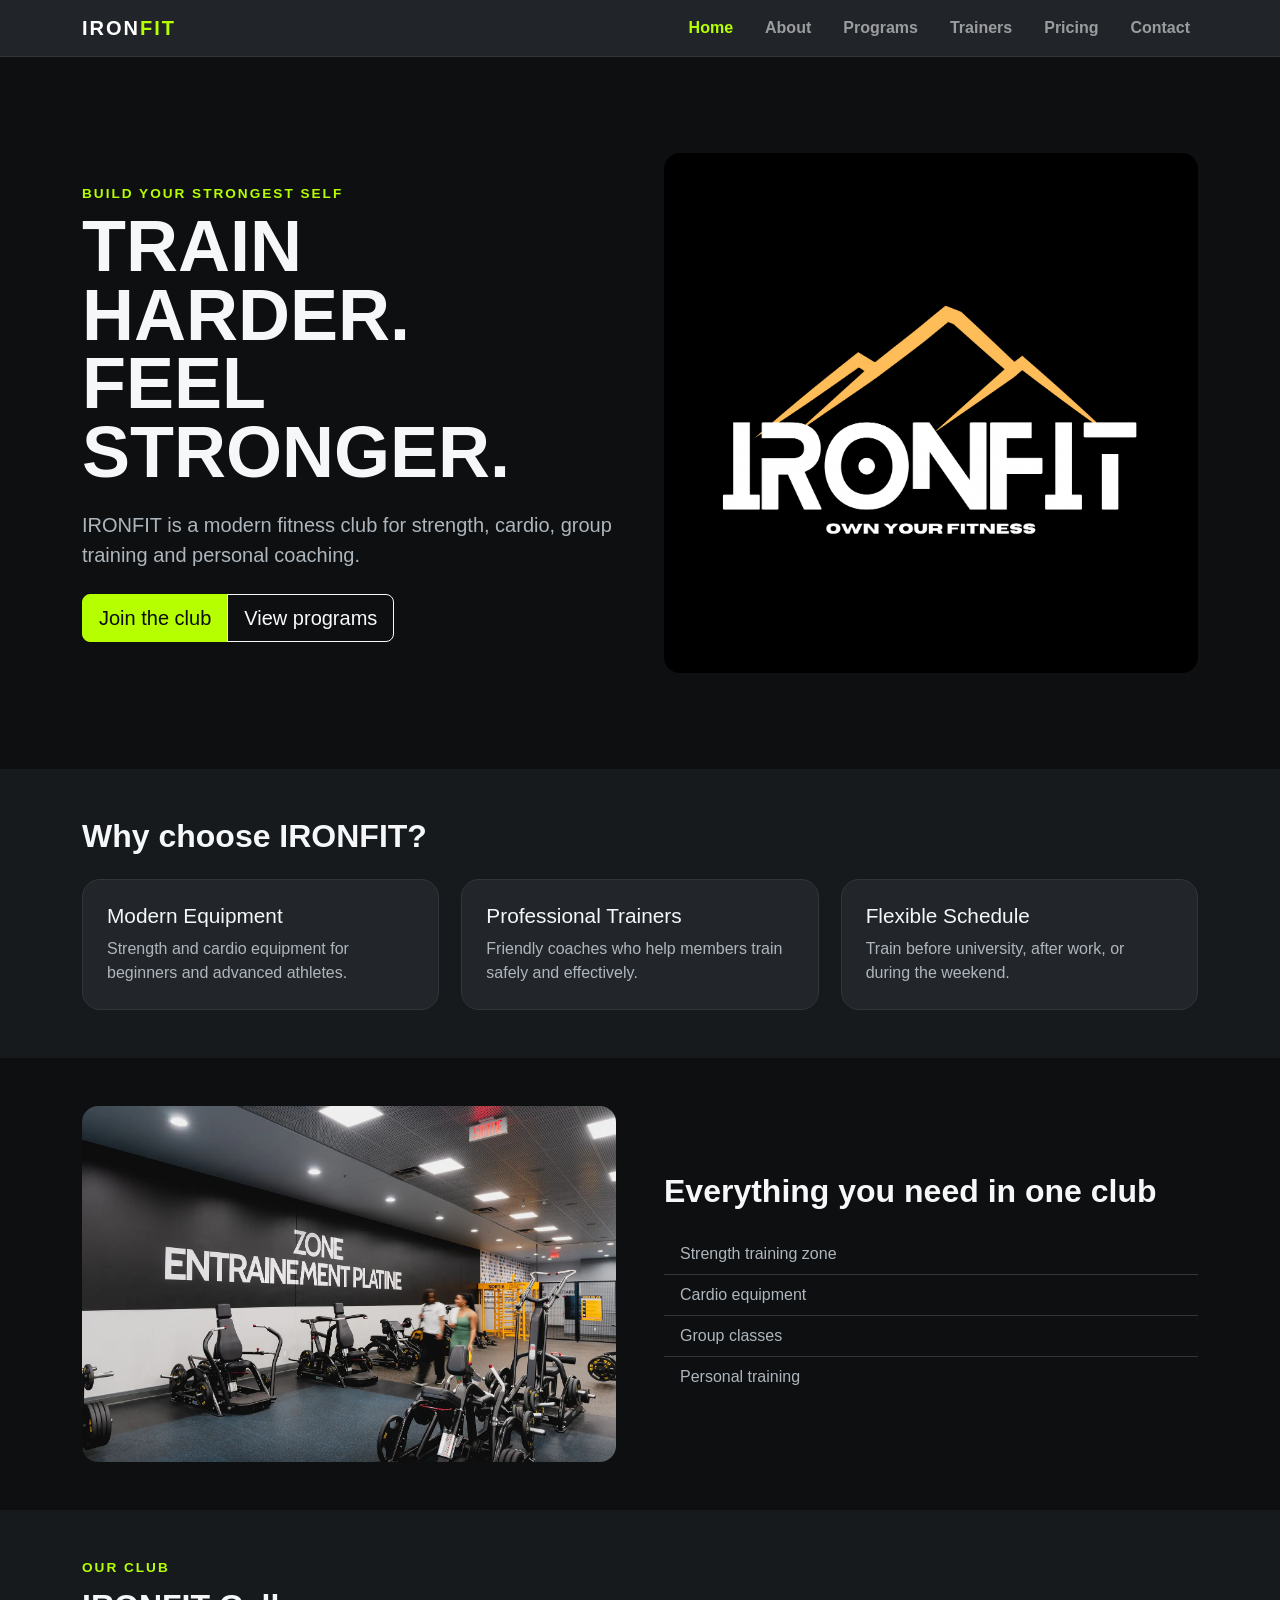
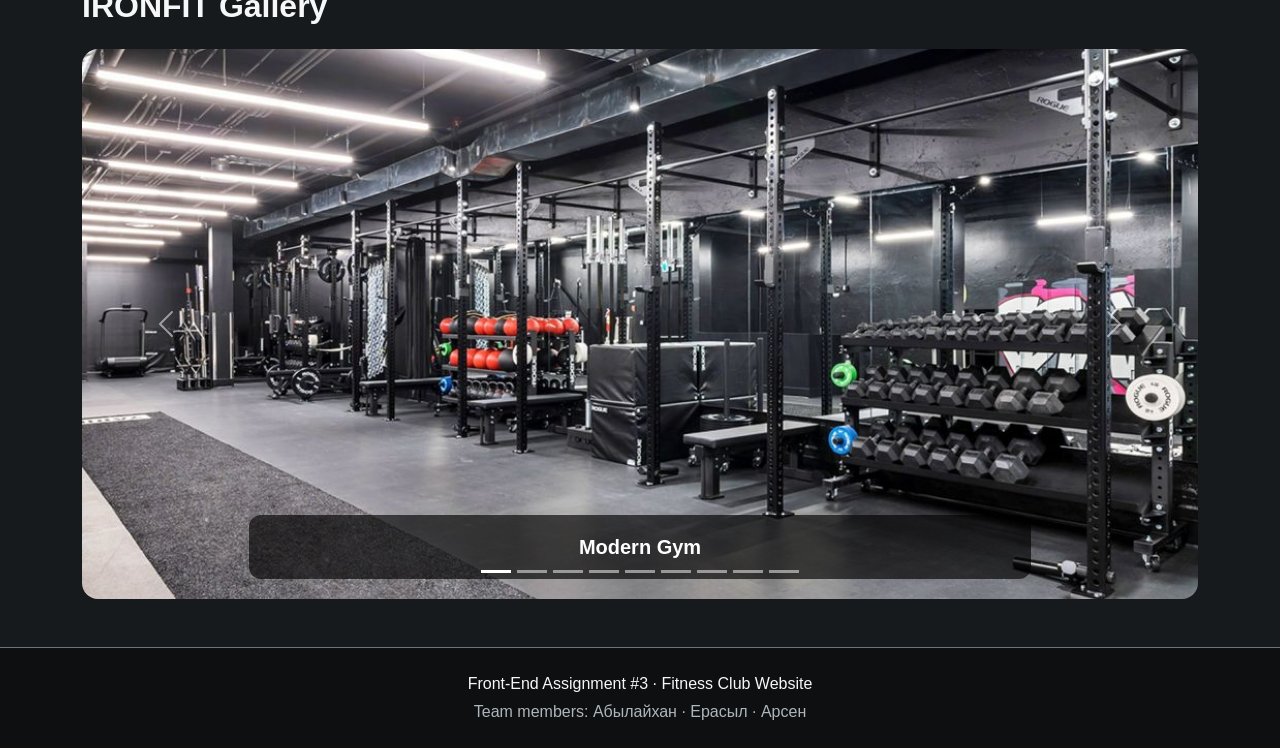
==== commit 98e86777: "Complete Assignment 3 with Bootstrap and media queries" ====
--- a/index.html
+++ b/index.html
@@ -5,61 +5,143 @@
   <!-- Page created by Абылайхан -->
   <meta charset="UTF-8">
   <meta name="viewport" content="width=device-width, initial-scale=1.0">
+
   <title>Home | IRONFIT</title>
+
+  <link
+    href="https://cdn.jsdelivr.net/npm/bootstrap@5.3.3/dist/css/bootstrap.min.css"
+    rel="stylesheet">
+
   <link rel="stylesheet" href="css/style.css">
 </head>
 
 <body>
 
-<header id="main-header">
-  <div class="container nav-wrap">
-    <a class="logo" href="index.html">IRON<span>FIT</span></a>
-
-    <nav class="nav-menu">
-      <a href="index.html">Home</a>
-      <a href="about.html">About</a>
-      <a href="programs.html">Programs</a>
-      <a href="trainers.html">Trainers</a>
-      <a href="pricing.html">Pricing</a>
-      <a href="contact.html">Contact</a>
-    </nav>
+<!-- BOOTSTRAP NAVBAR -->
+<nav class="navbar navbar-expand-lg navbar-dark bg-dark sticky-top">
+  <div class="container">
+
+    <a class="navbar-brand fw-bold ironfit-logo" href="index.html">
+      IRON<span>FIT</span>
+    </a>
+
+    <button
+      class="navbar-toggler"
+      type="button"
+      data-bs-toggle="collapse"
+      data-bs-target="#mainNavbar"
+      aria-controls="mainNavbar"
+      aria-expanded="false"
+      aria-label="Toggle navigation">
+
+      <span class="navbar-toggler-icon"></span>
+    </button>
+
+    <div class="collapse navbar-collapse" id="mainNavbar">
+
+      <ul class="navbar-nav ms-auto gap-lg-3">
+
+        <li class="nav-item">
+          <a class="nav-link active" href="index.html">Home</a>
+        </li>
+
+        <li class="nav-item">
+          <a class="nav-link" href="about.html">About</a>
+        </li>
+
+        <li class="nav-item">
+          <a class="nav-link" href="programs.html">Programs</a>
+        </li>
+
+        <li class="nav-item">
+          <a class="nav-link" href="trainers.html">Trainers</a>
+        </li>
+
+        <li class="nav-item">
+          <a class="nav-link" href="pricing.html">Pricing</a>
+        </li>
+
+        <li class="nav-item">
+          <a class="nav-link" href="contact.html">Contact</a>
+        </li>
+
+      </ul>
+
+    </div>
   </div>
-</header>
+</nav>
+
 
 <main>
 
-  <section class="hero">
-    <div class="container hero-grid">
-
-      <div>
-        <p class="eyebrow">BUILD YOUR STRONGEST SELF</p>
-
-        <h1>Train harder. Feel stronger.</h1>
-
-        <p class="lead">
-          IRONFIT is a modern fitness club for strength,
-          cardio, group training and personal coaching.
-        </p>
-
-        <a class="btn" href="contact.html">Join the club</a>
-        <a class="btn btn-outline" href="programs.html">View programs</a>
+  <!-- BOOTSTRAP TWO COLUMN GRID -->
+  <section class="hero-section py-5">
+
+    <div class="container py-lg-5">
+
+      <div class="row align-items-center g-5">
+
+        <div class="col-12 col-lg-6">
+
+          <p class="eyebrow mb-2">
+            BUILD YOUR STRONGEST SELF
+          </p>
+
+          <h1 class="responsive-title fw-bold text-uppercase mb-4">
+            Train harder.<br>
+            Feel stronger.
+          </h1>
+
+          <p class="responsive-text text-secondary mb-4">
+            IRONFIT is a modern fitness club for strength,
+            cardio, group training and personal coaching.
+          </p>
+
+          <div class="btn-group" role="group" aria-label="Home actions">
+
+            <a
+              class="btn btn-success btn-lg"
+              href="contact.html">
+              Join the club
+            </a>
+
+            <a
+              class="btn btn-outline-light btn-lg"
+              href="programs.html">
+              View programs
+            </a>
+
+          </div>
+
+        </div>
+
+
+        <div class="col-12 col-lg-6">
+
+          <img
+            src="images/ironfit.png"
+            class="img-fluid rounded-4 hero-image"
+            alt="IRONFIT modern fitness club">
+
+        </div>
+
       </div>
-
-      <img
-        class="feature-img"
-        src="images/ironfit.png"
-        alt="Modern fitness club training area">
     </div>
   </section>
 
-  <section class="section">
+
+  <!-- TASK 2: CSS MEDIA QUERY CARDS - NO BOOTSTRAP GRID -->
+  <section class="py-5 bg-panel">
+
     <div class="container">
 
-      <h2>Why choose IRONFIT?</h2>
-
-      <div class="home-flex">
-
-        <article class="card">
+      <h2 class="fw-bold mb-4">
+        Why choose IRONFIT?
+      </h2>
+
+      <div class="mq-card-group">
+
+        <article class="mq-card">
           <h3>Modern Equipment</h3>
           <p>
             Strength and cardio equipment for beginners
@@ -67,7 +149,7 @@
           </p>
         </article>
 
-        <article class="card">
+        <article class="mq-card">
           <h3>Professional Trainers</h3>
           <p>
             Friendly coaches who help members train
@@ -75,7 +157,7 @@
           </p>
         </article>
 
-        <article class="card">
+        <article class="mq-card">
           <h3>Flexible Schedule</h3>
           <p>
             Train before university, after work,
@@ -84,68 +166,250 @@
         </article>
 
       </div>
+
     </div>
   </section>
 
-  <section class="section alt">
-    <div class="container two-col">
-
-      <img
-        class="feature-img"
-        src="images/workout.webp"
-        alt="Athlete doing a gym workout">
-
-      <div>
-        <h2>Everything you need in one club</h2>
-
-        <ul class="check-list">
-          <li>Strength training zone</li>
-          <li>Cardio equipment</li>
-          <li>Group classes</li>
-          <li>Personal training</li>
-        </ul>
+
+  <!-- BOOTSTRAP TWO COLUMN SECTION -->
+  <section class="py-5">
+
+    <div class="container">
+
+      <div class="row align-items-center g-5">
+
+        <div class="col-12 col-lg-6">
+
+          <img
+            src="images/workout.webp"
+            class="img-fluid rounded-4"
+            alt="Athlete training at IRONFIT">
+
+        </div>
+
+        <div class="col-12 col-lg-6">
+
+          <h2 class="fw-bold mb-4">
+            Everything you need in one club
+          </h2>
+
+          <ul class="list-group list-group-flush iron-list">
+
+            <li class="list-group-item">
+              Strength training zone
+            </li>
+
+            <li class="list-group-item">
+              Cardio equipment
+            </li>
+
+            <li class="list-group-item">
+              Group classes
+            </li>
+
+            <li class="list-group-item">
+              Personal training
+            </li>
+
+          </ul>
+
+        </div>
+
       </div>
 
     </div>
   </section>
 
-  <section class="section gallery-section">
+
+  <!-- BOOTSTRAP CAROUSEL - 9 IMAGES -->
+  <section class="py-5 bg-panel">
+
     <div class="container">
 
-      <p class="eyebrow">OUR CLUB</p>
-      <h2>IRONFIT Gallery</h2>
-
-      <div class="gallery-grid">
-
-        <div class="gallery-item">
-          <img src="images/modern gym.jpeg" alt="IRONFIT gym">
-          <div class="gallery-caption">Modern Gym</div>
-        </div>
-
-        <div class="gallery-item">
-          <img src="images/workout.webp" alt="Workout zone">
-          <div class="gallery-caption">Workout Zone</div>
-        </div>
-
-        <div class="gallery-item">
-          <img src="images/strength.webp" alt="Strength training">
-          <div class="gallery-caption">Strength Training</div>
-        </div>
-
-        <div class="gallery-item">
-          <img src="images/cardio.jpg" alt="Cardio training">
-          <div class="gallery-caption">Cardio Training</div>
-        </div>
-
-        <div class="gallery-item">
-          <img src="images/group.webp" alt="Group fitness">
-          <div class="gallery-caption">Group Classes</div>
-        </div>
-
-        <div class="gallery-item">
-          <img src="images/about.webp" alt="Fitness community">
-          <div class="gallery-caption">Fitness Community</div>
-        </div>
+      <p class="eyebrow mb-2">
+        OUR CLUB
+      </p>
+
+      <h2 class="fw-bold mb-4">
+        IRONFIT Gallery
+      </h2>
+
+
+      <div
+        id="ironfitCarousel"
+        class="carousel slide"
+        data-bs-ride="carousel">
+
+        <!-- Indicators -->
+        <div class="carousel-indicators">
+
+          <button
+            type="button"
+            data-bs-target="#ironfitCarousel"
+            data-bs-slide-to="0"
+            class="active"
+            aria-current="true"
+            aria-label="Slide 1">
+          </button>
+
+          <button type="button" data-bs-target="#ironfitCarousel" data-bs-slide-to="1" aria-label="Slide 2"></button>
+          <button type="button" data-bs-target="#ironfitCarousel" data-bs-slide-to="2" aria-label="Slide 3"></button>
+          <button type="button" data-bs-target="#ironfitCarousel" data-bs-slide-to="3" aria-label="Slide 4"></button>
+          <button type="button" data-bs-target="#ironfitCarousel" data-bs-slide-to="4" aria-label="Slide 5"></button>
+          <button type="button" data-bs-target="#ironfitCarousel" data-bs-slide-to="5" aria-label="Slide 6"></button>
+          <button type="button" data-bs-target="#ironfitCarousel" data-bs-slide-to="6" aria-label="Slide 7"></button>
+          <button type="button" data-bs-target="#ironfitCarousel" data-bs-slide-to="7" aria-label="Slide 8"></button>
+          <button type="button" data-bs-target="#ironfitCarousel" data-bs-slide-to="8" aria-label="Slide 9"></button>
+
+        </div>
+
+
+        <div class="carousel-inner rounded-4">
+
+          <div class="carousel-item active">
+            <img
+              src="images/modern gym.jpeg"
+              class="d-block w-100 carousel-image"
+              alt="Modern IRONFIT gym">
+
+            <div class="carousel-caption">
+              <h5>Modern Gym</h5>
+            </div>
+          </div>
+
+
+          <div class="carousel-item">
+            <img
+              src="images/workout.webp"
+              class="d-block w-100 carousel-image"
+              alt="Workout area">
+
+            <div class="carousel-caption">
+              <h5>Workout Zone</h5>
+            </div>
+          </div>
+
+
+          <div class="carousel-item">
+            <img
+              src="images/strength.webp"
+              class="d-block w-100 carousel-image"
+              alt="Strength training">
+
+            <div class="carousel-caption">
+              <h5>Strength Training</h5>
+            </div>
+          </div>
+
+
+          <div class="carousel-item">
+            <img
+              src="images/cardio.jpg"
+              class="d-block w-100 carousel-image"
+              alt="Cardio training">
+
+            <div class="carousel-caption">
+              <h5>Cardio Training</h5>
+            </div>
+          </div>
+
+
+          <div class="carousel-item">
+            <img
+              src="images/group.webp"
+              class="d-block w-100 carousel-image"
+              alt="Group fitness">
+
+            <div class="carousel-caption">
+              <h5>Group Fitness</h5>
+            </div>
+          </div>
+
+
+          <div class="carousel-item">
+            <img
+              src="images/about.webp"
+              class="d-block w-100 carousel-image"
+              alt="Fitness community">
+
+            <div class="carousel-caption">
+              <h5>Fitness Community</h5>
+            </div>
+          </div>
+
+
+          <div class="carousel-item">
+            <img
+              src="images/jonjones.avif"
+              class="d-block w-100 carousel-image"
+              alt="Strength coach">
+
+            <div class="carousel-caption">
+              <h5>Professional Trainers</h5>
+            </div>
+          </div>
+
+
+          <div class="carousel-item">
+            <img
+              src="images/khabib.jpeg"
+              class="d-block w-100 carousel-image"
+              alt="Fitness coach">
+
+            <div class="carousel-caption">
+              <h5>Personal Coaching</h5>
+            </div>
+          </div>
+
+
+          <div class="carousel-item">
+            <img
+              src="images/callcenter.jpeg"
+              class="d-block w-100 carousel-image"
+              alt="IRONFIT contact center">
+
+            <div class="carousel-caption">
+              <h5>Join IRONFIT</h5>
+            </div>
+          </div>
+
+        </div>
+
+
+        <button
+          class="carousel-control-prev"
+          type="button"
+          data-bs-target="#ironfitCarousel"
+          data-bs-slide="prev">
+
+          <span
+            class="carousel-control-prev-icon"
+            aria-hidden="true">
+          </span>
+
+          <span class="visually-hidden">
+            Previous
+          </span>
+
+        </button>
+
+
+        <button
+          class="carousel-control-next"
+          type="button"
+          data-bs-target="#ironfitCarousel"
+          data-bs-slide="next">
+
+          <span
+            class="carousel-control-next-icon"
+            aria-hidden="true">
+          </span>
+
+          <span class="visually-hidden">
+            Next
+          </span>
+
+        </button>
 
       </div>
     </div>
@@ -153,12 +417,27 @@
 
 </main>
 
-<footer>
+
+<footer class="py-4 border-top border-secondary text-center">
+
   <div class="container">
-    <p>Front-End Assignment #2 · Fitness Club Website</p>
-    <p>Team members: Абылайхан · Ерасыл · Арсен</p>
+
+    <p class="mb-1">
+      Front-End Assignment #3 · Fitness Club Website
+    </p>
+
+    <p class="mb-0 text-secondary">
+      Team members: Абылайхан · Ерасыл · Арсен
+    </p>
+
   </div>
+
 </footer>
+
+
+<script
+  src="https://cdn.jsdelivr.net/npm/bootstrap@5.3.3/dist/js/bootstrap.bundle.min.js">
+</script>
 
 </body>
 </html>
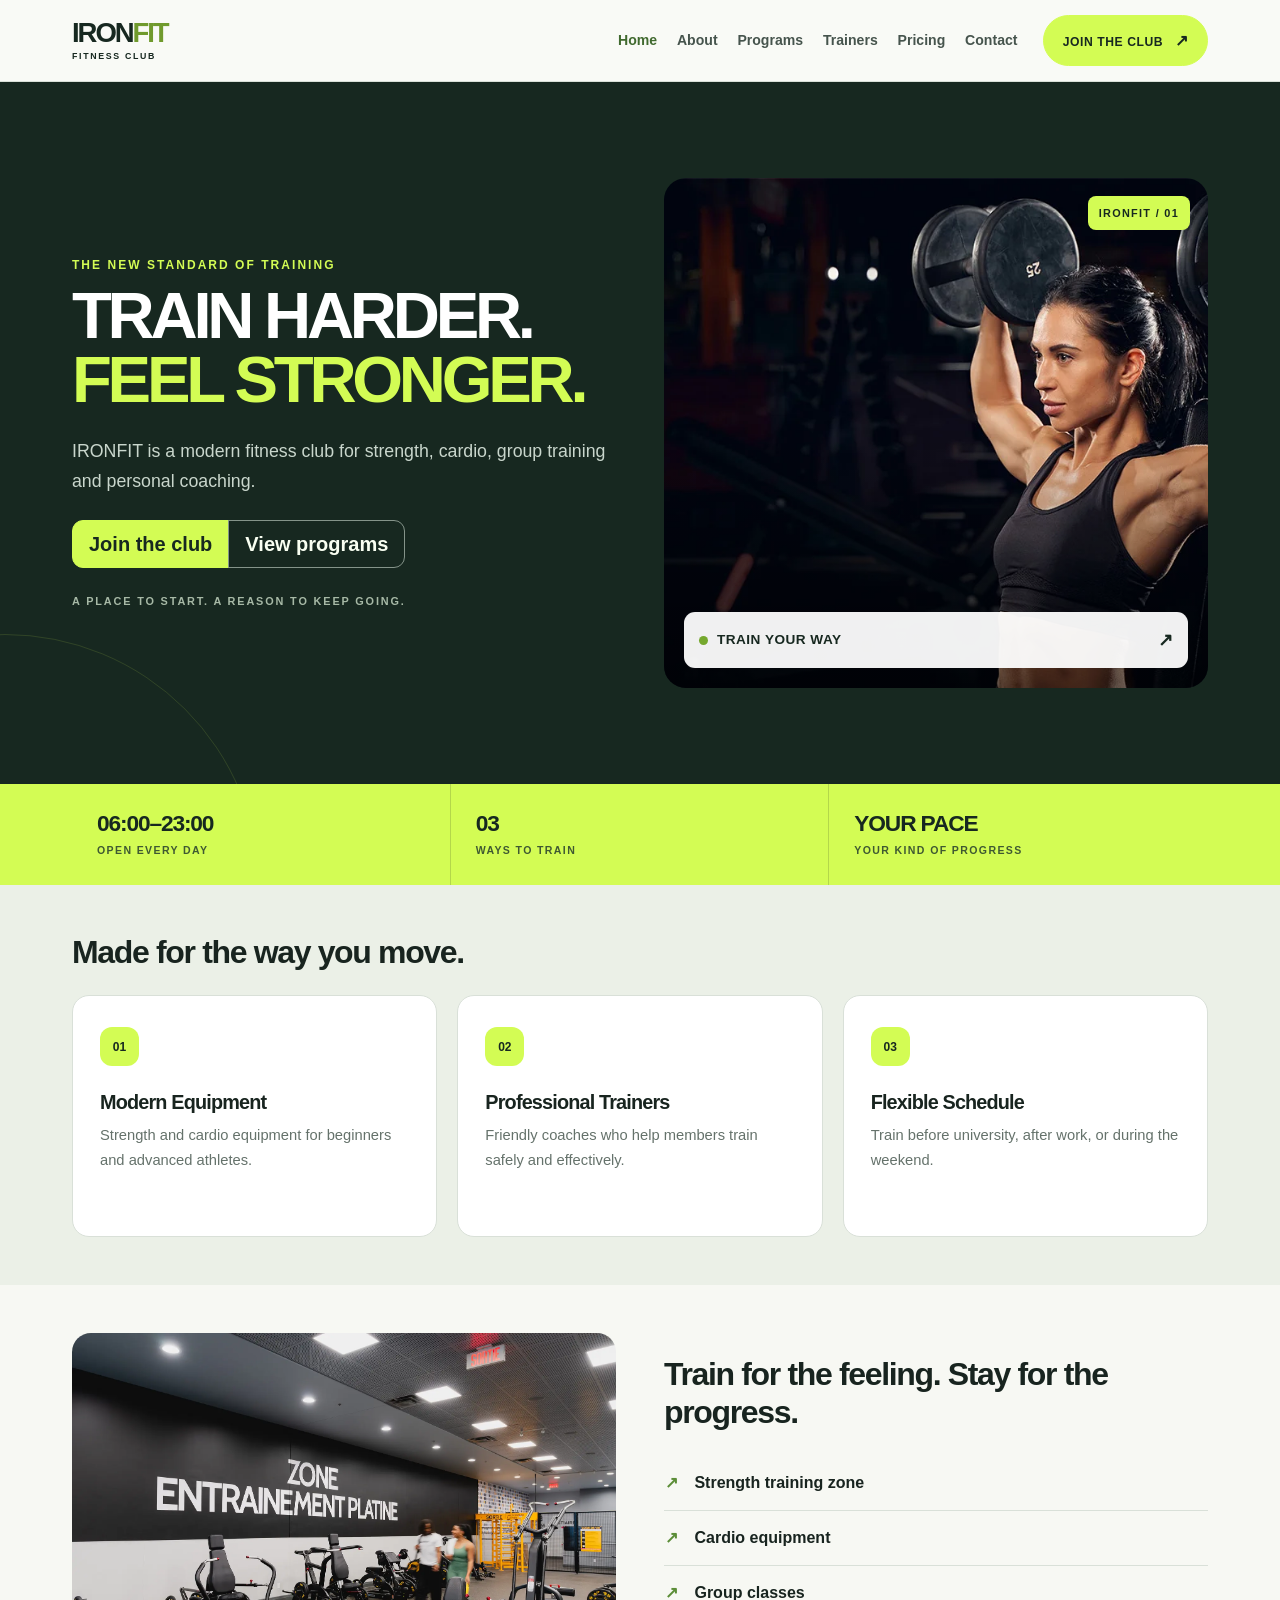
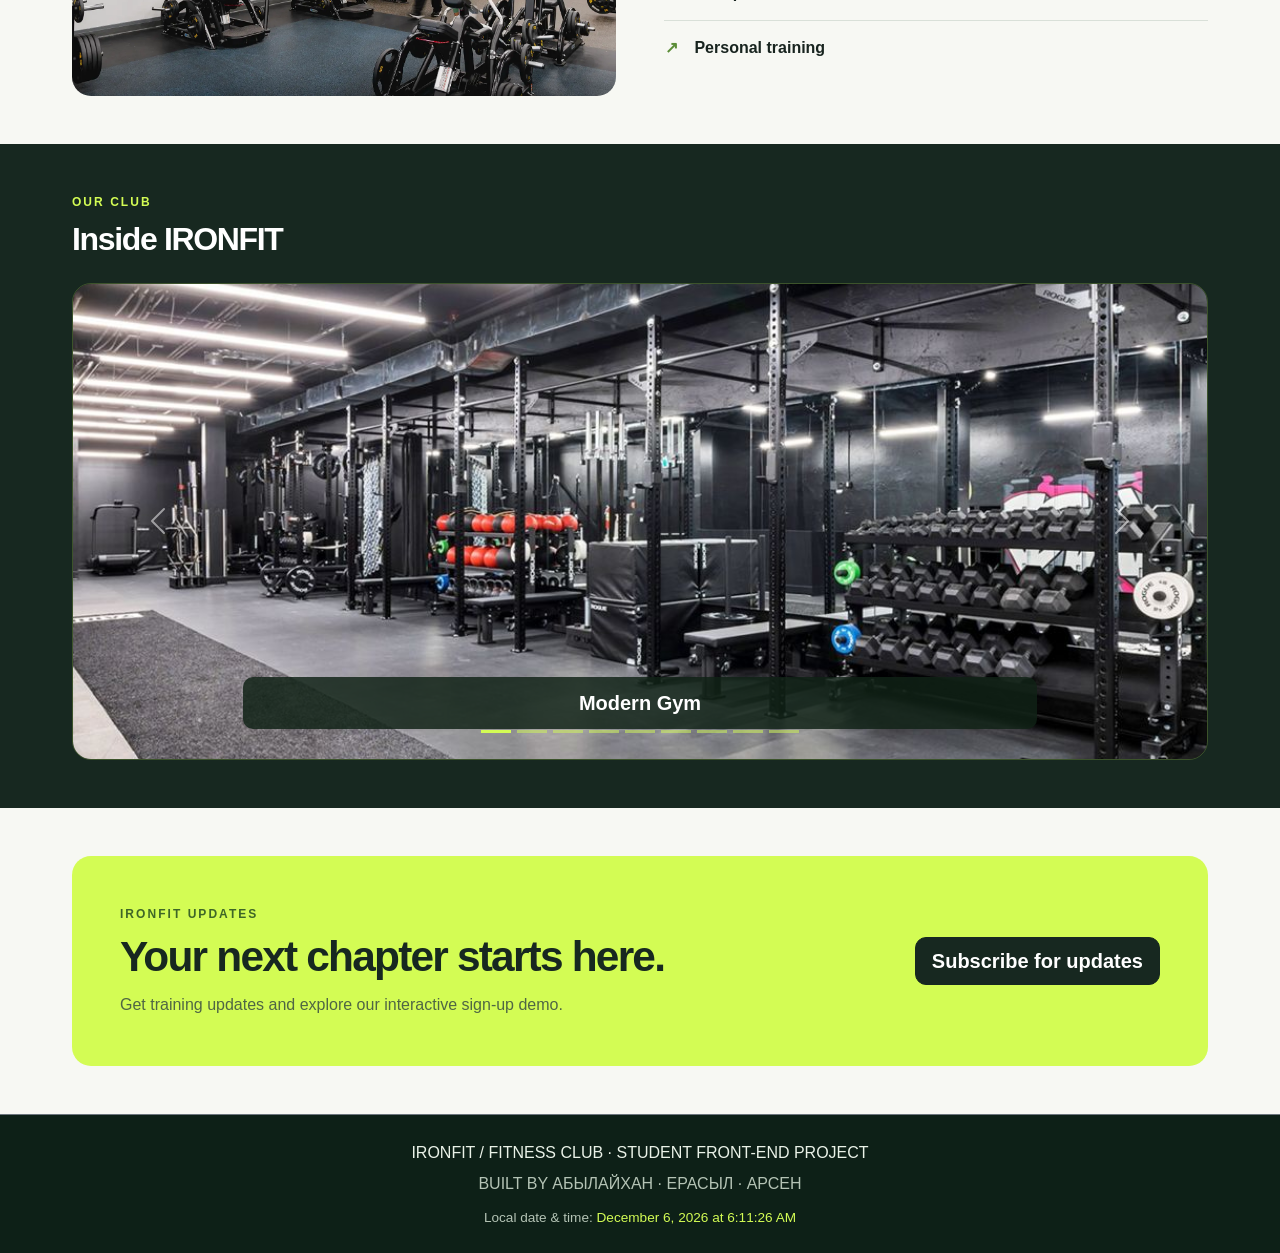
==== commit 6818c093: "Modernize IRONFIT website and add JavaScript features" ====
--- a/index.html
+++ b/index.html
@@ -18,11 +18,11 @@
 <body>
 
 <!-- BOOTSTRAP NAVBAR -->
-<nav class="navbar navbar-expand-lg navbar-dark bg-dark sticky-top">
+<nav class="navbar navbar-expand-lg navbar-light sticky-top site-navbar">
   <div class="container">
 
     <a class="navbar-brand fw-bold ironfit-logo" href="index.html">
-      IRON<span>FIT</span>
+      IRON<span>FIT</span><small class="brand-subtitle">FITNESS CLUB</small>
     </a>
 
     <button
@@ -66,6 +66,7 @@
         </li>
 
       </ul>
+      <a class="nav-join btn btn-success ms-lg-4 mt-3 mt-lg-0" href="contact.html">JOIN THE CLUB <span aria-hidden="true">↗</span></a>
 
     </div>
   </div>
@@ -84,12 +85,12 @@
         <div class="col-12 col-lg-6">
 
           <p class="eyebrow mb-2">
-            BUILD YOUR STRONGEST SELF
+            THE NEW STANDARD OF TRAINING
           </p>
 
           <h1 class="responsive-title fw-bold text-uppercase mb-4">
             Train harder.<br>
-            Feel stronger.
+            <span class="hero-accent">Feel stronger.</span>
           </h1>
 
           <p class="responsive-text text-secondary mb-4">
@@ -112,16 +113,19 @@
             </a>
 
           </div>
+          <p class="hero-note mb-0 mt-4">A PLACE TO START. A REASON TO KEEP GOING.</p>
 
         </div>
 
 
         <div class="col-12 col-lg-6">
 
-          <img
-            src="images/ironfit.png"
-            class="img-fluid rounded-4 hero-image"
-            alt="IRONFIT modern fitness club">
+          <div class="hero-media">
+            <img src="images/strength.webp" class="hero-image"
+                 alt="Athlete performing a strength workout in the gym">
+            <div class="hero-media-caption"><span class="live-dot"></span> TRAIN YOUR WAY <span aria-hidden="true">↗</span></div>
+            <span class="hero-photo-tag" aria-hidden="true">IRONFIT / 01</span>
+          </div>
 
         </div>
 
@@ -129,6 +133,16 @@
     </div>
   </section>
 
+
+  <section class="quick-facts" aria-label="Club highlights">
+    <div class="container">
+      <div class="row g-0">
+        <div class="col-12 col-md-4 quick-fact"><strong>06:00–23:00</strong><span>OPEN EVERY DAY</span></div>
+        <div class="col-12 col-md-4 quick-fact"><strong>03</strong><span>WAYS TO TRAIN</span></div>
+        <div class="col-12 col-md-4 quick-fact"><strong>YOUR PACE</strong><span>YOUR KIND OF PROGRESS</span></div>
+      </div>
+    </div>
+  </section>
 
   <!-- TASK 2: CSS MEDIA QUERY CARDS - NO BOOTSTRAP GRID -->
   <section class="py-5 bg-panel">
@@ -136,7 +150,7 @@
     <div class="container">
 
       <h2 class="fw-bold mb-4">
-        Why choose IRONFIT?
+        Made for the way you move.
       </h2>
 
       <div class="mq-card-group">
@@ -190,7 +204,7 @@
         <div class="col-12 col-lg-6">
 
           <h2 class="fw-bold mb-4">
-            Everything you need in one club
+            Train for the feeling. Stay for the progress.
           </h2>
 
           <ul class="list-group list-group-flush iron-list">
@@ -222,7 +236,7 @@
 
 
   <!-- BOOTSTRAP CAROUSEL - 9 IMAGES -->
-  <section class="py-5 bg-panel">
+  <section class="py-5 gallery-section">
 
     <div class="container">
 
@@ -231,7 +245,7 @@
       </p>
 
       <h2 class="fw-bold mb-4">
-        IRONFIT Gallery
+        Inside IRONFIT
       </h2>
 
 
@@ -415,20 +429,62 @@
     </div>
   </section>
 
+  <!-- Assignment 4 · Task 3: JavaScript popup subscription form -->
+  <section class="py-5 subscribe-section">
+    <div class="container">
+      <div class="subscribe-banner rounded-4 p-4 p-lg-5 d-flex flex-column flex-lg-row align-items-lg-center justify-content-between gap-4">
+        <div>
+          <p class="eyebrow mb-2">IRONFIT UPDATES</p>
+          <h2 class="fw-bold mb-2">Your next chapter starts here.</h2>
+          <p class="text-secondary mb-0">Get training updates and explore our interactive sign-up demo.</p>
+        </div>
+        <button id="open-subscribe" type="button" class="btn btn-success btn-lg flex-shrink-0"
+                aria-haspopup="dialog" aria-controls="subscribe-modal">
+          Subscribe for updates
+        </button>
+      </div>
+    </div>
+  </section>
+
 </main>
 
+<!-- Assignment 4 · Task 3: hidden by default, opens via JavaScript -->
+<div id="subscribe-modal" class="popup-overlay" hidden>
+  <div class="popup-dialog rounded-4 p-4 p-sm-5" role="dialog" aria-modal="true"
+       aria-labelledby="subscribe-title" aria-describedby="subscribe-description" tabindex="-1">
+    <button id="close-subscribe" type="button" class="popup-close"
+            aria-label="Close subscription form">&times;</button>
+    <p class="eyebrow mb-2">IRONFIT NEWSLETTER</p>
+    <h2 class="fw-bold mb-3" id="subscribe-title">Join our updates</h2>
+    <p class="text-secondary" id="subscribe-description">
+      This is a JavaScript form demonstration. No details are sent to a server.
+    </p>
+    <form id="subscribe-form" novalidate>
+      <label class="form-label" for="subscribe-email">Email address</label>
+      <input type="email" id="subscribe-email" class="form-control mb-2" name="email"
+             placeholder="you@example.com" autocomplete="email" required
+             aria-describedby="subscribe-error">
+      <p id="subscribe-error" class="field-error" role="alert"></p>
+      <button type="submit" class="btn btn-success w-100 mt-3">Try subscription</button>
+      <p id="subscribe-status" class="form-feedback mt-3 mb-0" role="status" aria-live="polite"></p>
+    </form>
+  </div>
+</div>
+
 
 <footer class="py-4 border-top border-secondary text-center">
 
   <div class="container">
 
     <p class="mb-1">
-      Front-End Assignment #3 · Fitness Club Website
+      IRONFIT / FITNESS CLUB · STUDENT FRONT-END PROJECT
     </p>
 
     <p class="mb-0 text-secondary">
-      Team members: Абылайхан · Ерасыл · Арсен
+      BUILT BY АБЫЛАЙХАН · ЕРАСЫЛ · АРСЕН
     </p>
+    <!-- Assignment 4 · Task 5: dynamic local date & time -->
+    <p class="footer-clock mt-2 mb-0">Local date &amp; time: <time id="current-date-time">Loading...</time></p>
 
   </div>
 
@@ -439,5 +495,8 @@
   src="https://cdn.jsdelivr.net/npm/bootstrap@5.3.3/dist/js/bootstrap.bundle.min.js">
 </script>
 
+<script src="js/site.js" defer></script>
+<script src="js/home.js" defer></script>
+
 </body>
 </html>
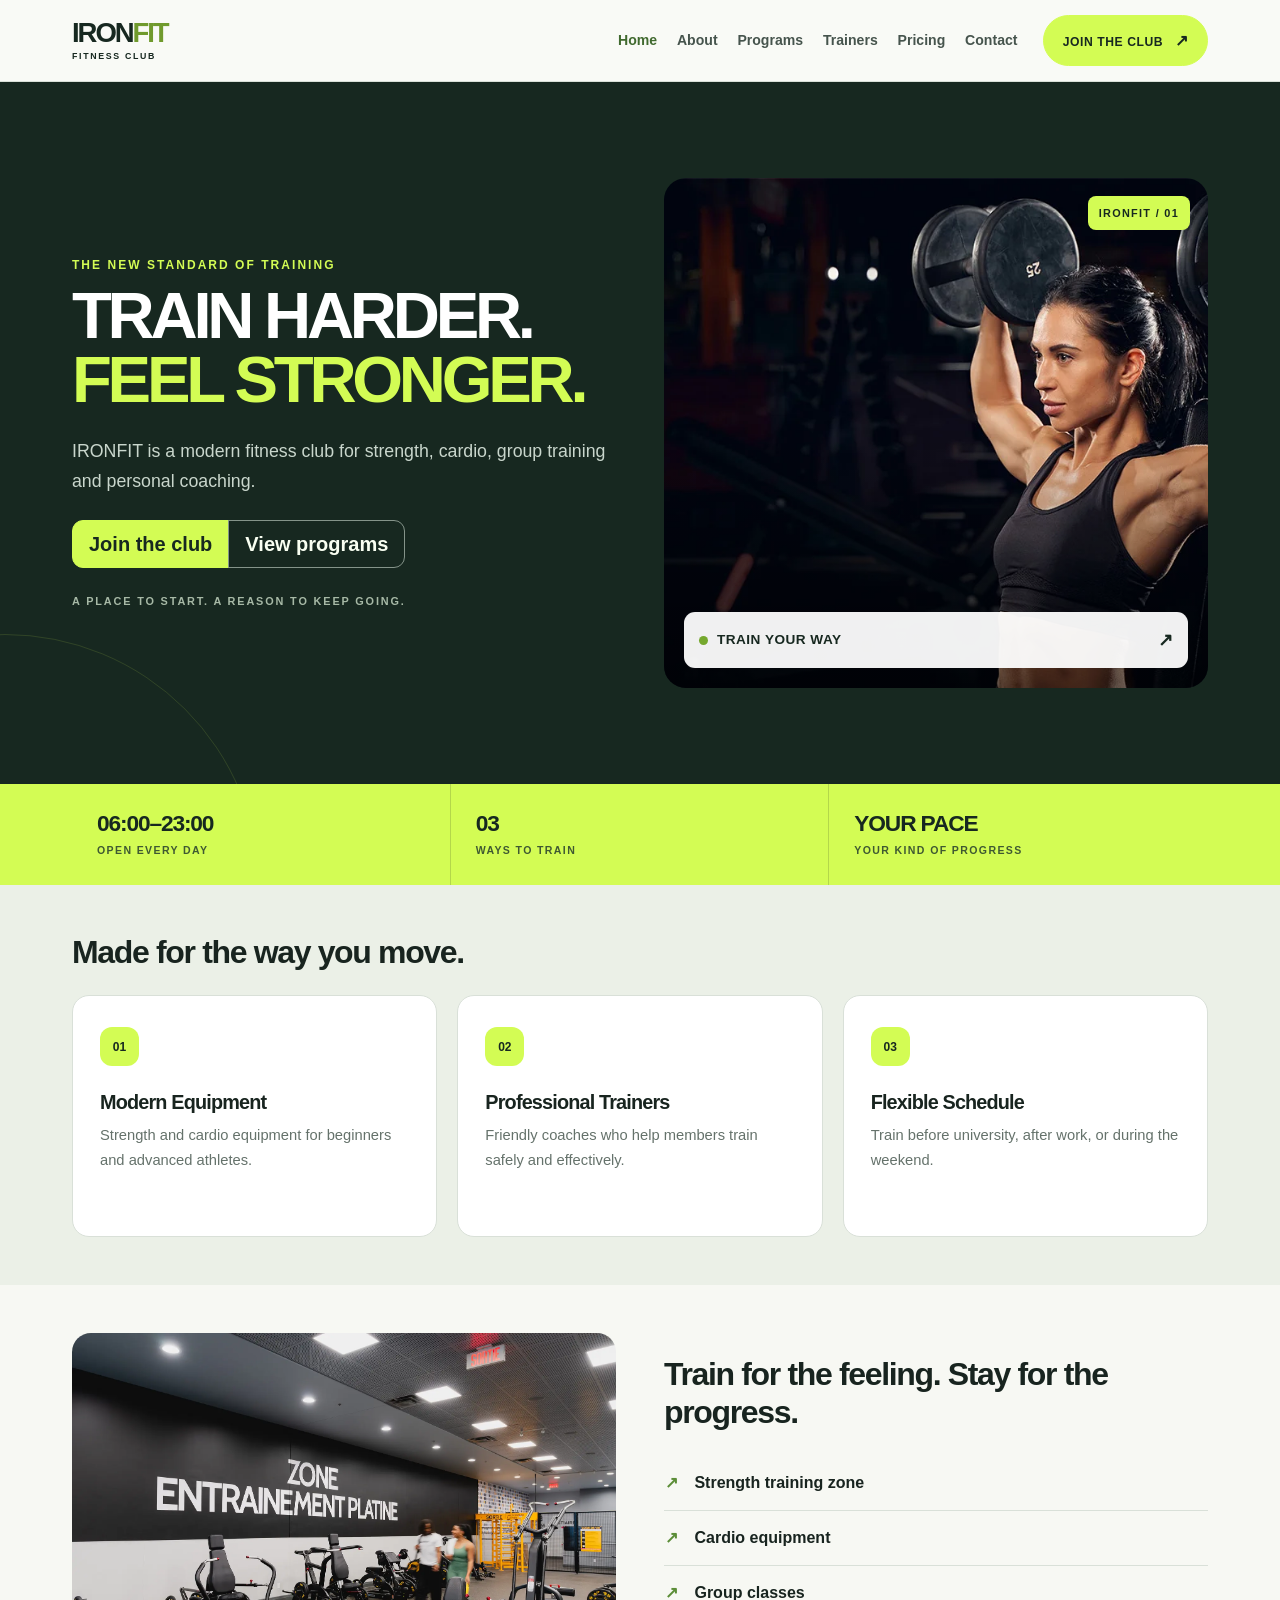
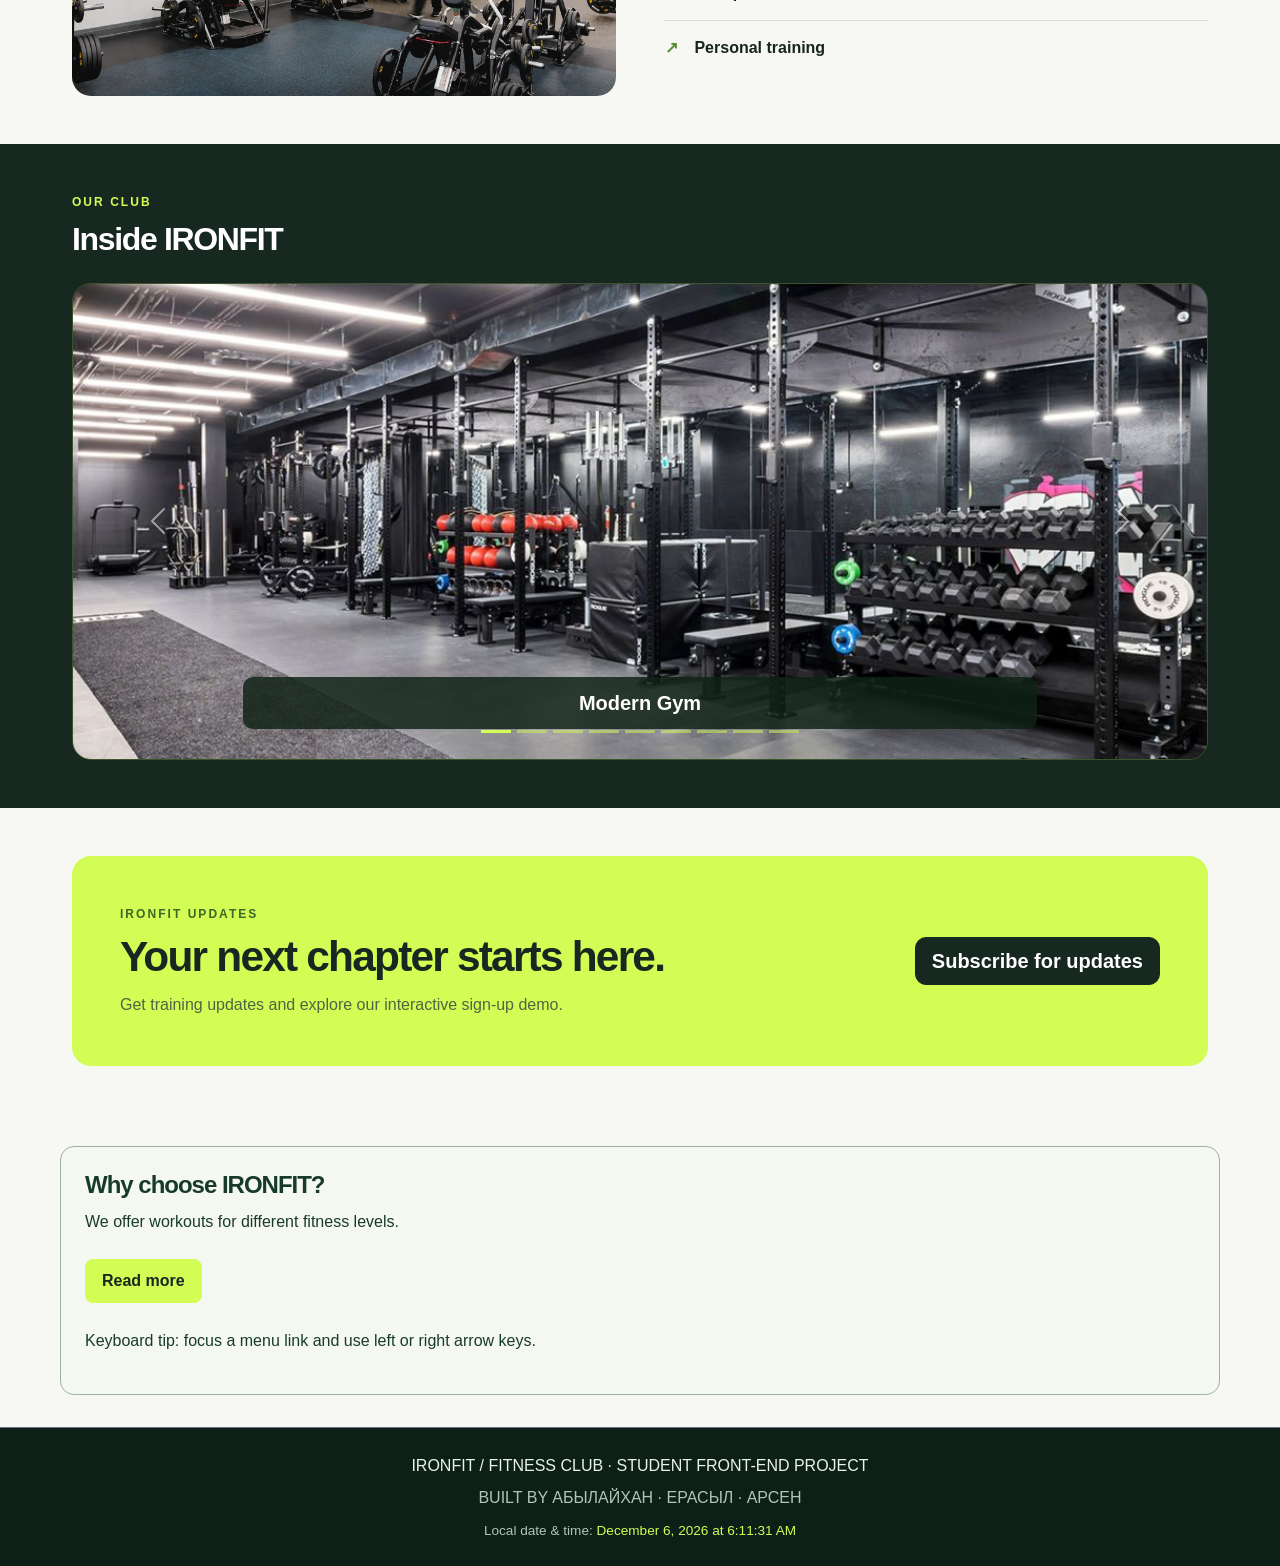
==== commit 839916ce: "Complete Assignment 5 Advanced JavaScript" ====
--- a/index.html
+++ b/index.html
@@ -13,6 +13,7 @@
     rel="stylesheet">
 
   <link rel="stylesheet" href="css/style.css">
+  <link rel="stylesheet" href="css/assignment5.css">
 </head>
 
 <body>
@@ -446,6 +447,13 @@
     </div>
   </section>
 
+<section class="container a5-exercise" aria-label="Assignment 5 interaction">
+  <h2>Why choose IRONFIT?</h2>
+  <p>We offer workouts for different fitness levels.</p>
+  <p id="a5-more-text" hidden>Our trainers help beginners feel comfortable, learn proper technique and reach their goals.</p>
+  <button id="a5-more-button" class="btn btn-success" type="button">Read more</button>
+  <p class="mt-3">Keyboard tip: focus a menu link and use left or right arrow keys.</p>
+</section>
 </main>
 
 <!-- Assignment 4 · Task 3: hidden by default, opens via JavaScript -->
@@ -498,5 +506,6 @@
 <script src="js/site.js" defer></script>
 <script src="js/home.js" defer></script>
 
+  <script src="js/assignment5-home.js" defer></script>
 </body>
 </html>
--- a/css/assignment5.css
+++ b/css/assignment5.css
@@ -0,0 +1,16 @@
+.a5-exercise { margin: 32px auto; padding: 24px; border: 1px solid #9eb29e; border-radius: 14px; background: #f5f8f0; color: #173b2b; }
+.a5-exercise h2 { font-size: 1.5rem; }
+.a5-exercise button, .a5-exercise select { margin: 8px 0; padding: 9px 16px; border-radius: 8px; }
+.a5-exercise [hidden] { display: none !important; }
+.a5-highlight { animation: a5-fade .4s ease; }
+@keyframes a5-fade { from { opacity: .4; transform: translateY(6px); } to { opacity: 1; transform: translateY(0); } }
+@media (prefers-reduced-motion: reduce) { .a5-highlight { animation: none; } }
+
+.a5-step[hidden], .a5-exercise [hidden] { display: none !important; }
+.a5-step { margin: 1rem 0; }
+.a5-step label { display: block; margin: .6rem 0; }
+.a5-step input, .a5-step select { display: block; max-width: 420px; width: 100%; padding: .6rem; border: 1px solid #899; border-radius: 8px; }
+.a5-actions { display: flex; gap: .7rem; flex-wrap: wrap; }
+.a5-actions button { padding: .55rem 1.3rem; }
+.a5-exercise { margin-top: 2rem; margin-bottom: 2rem; }
+@media (prefers-reduced-motion: reduce) { .a5-highlight { animation: none !important; } }
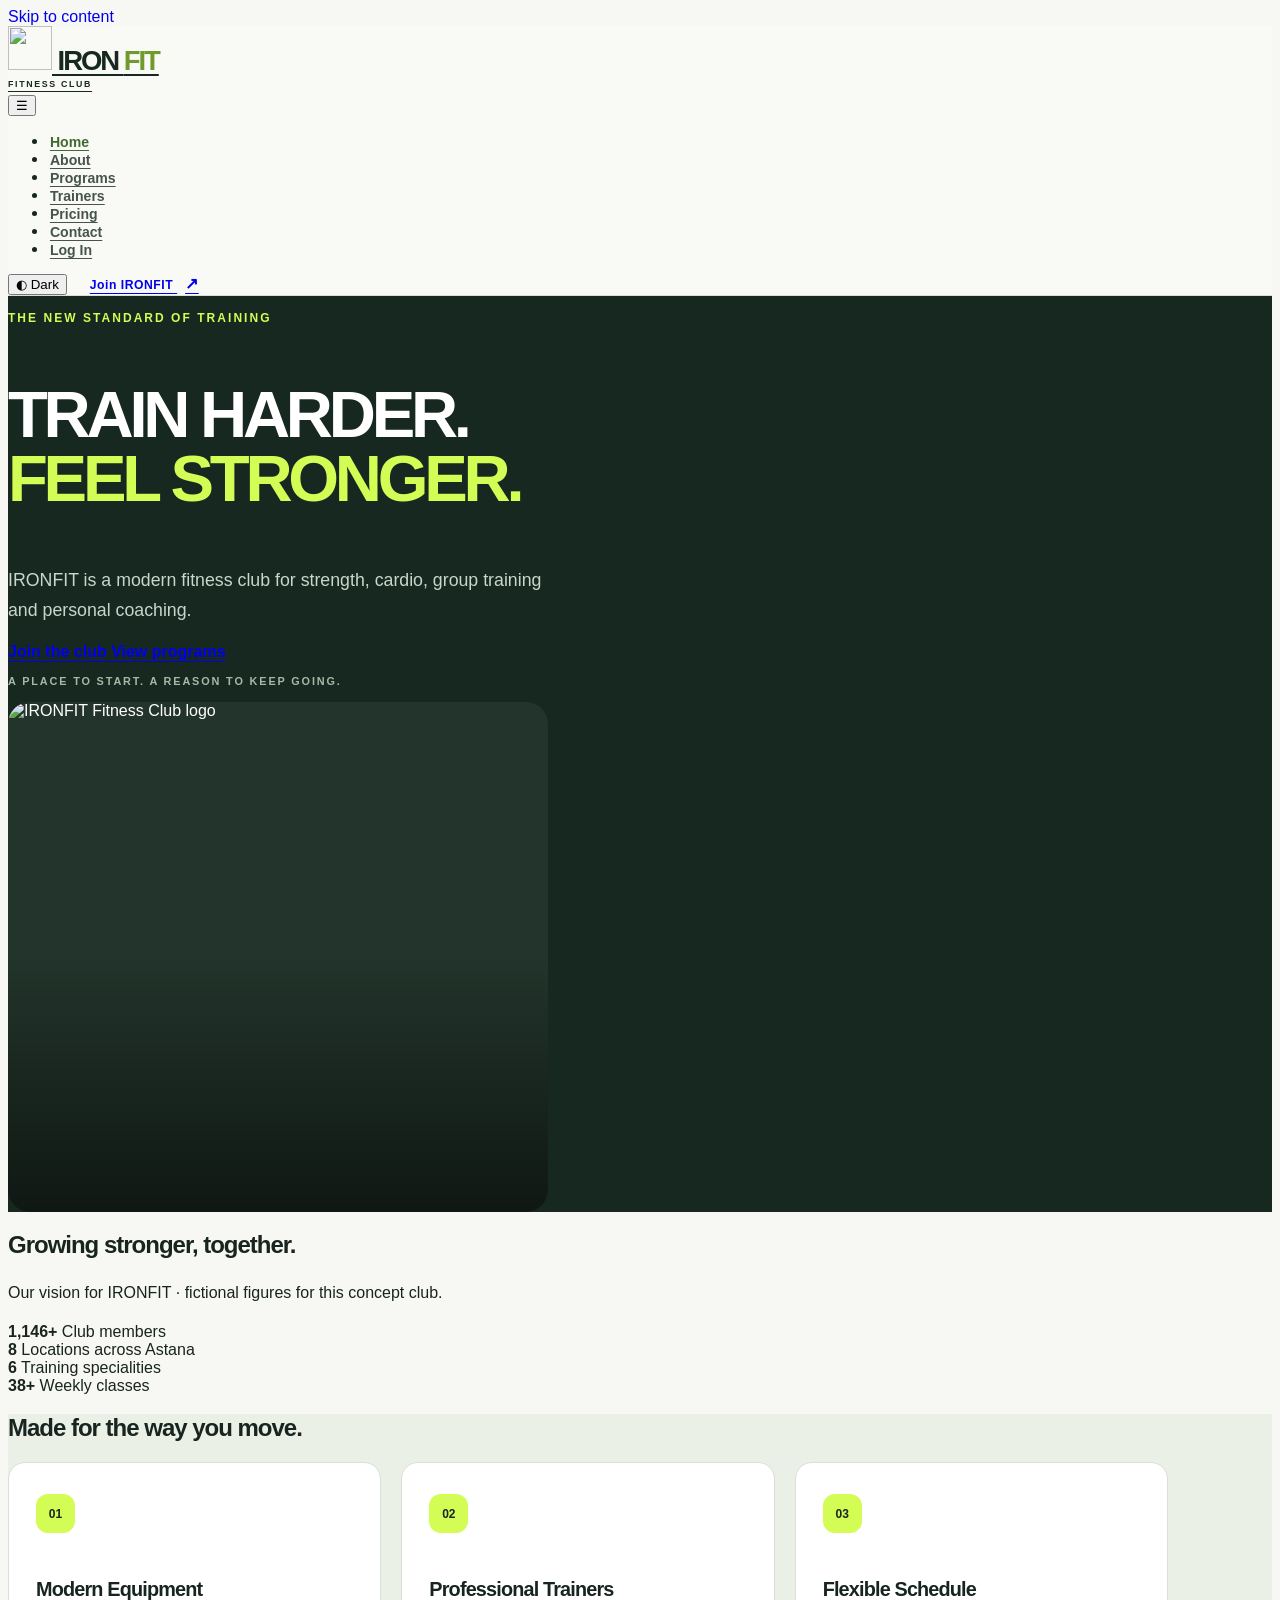
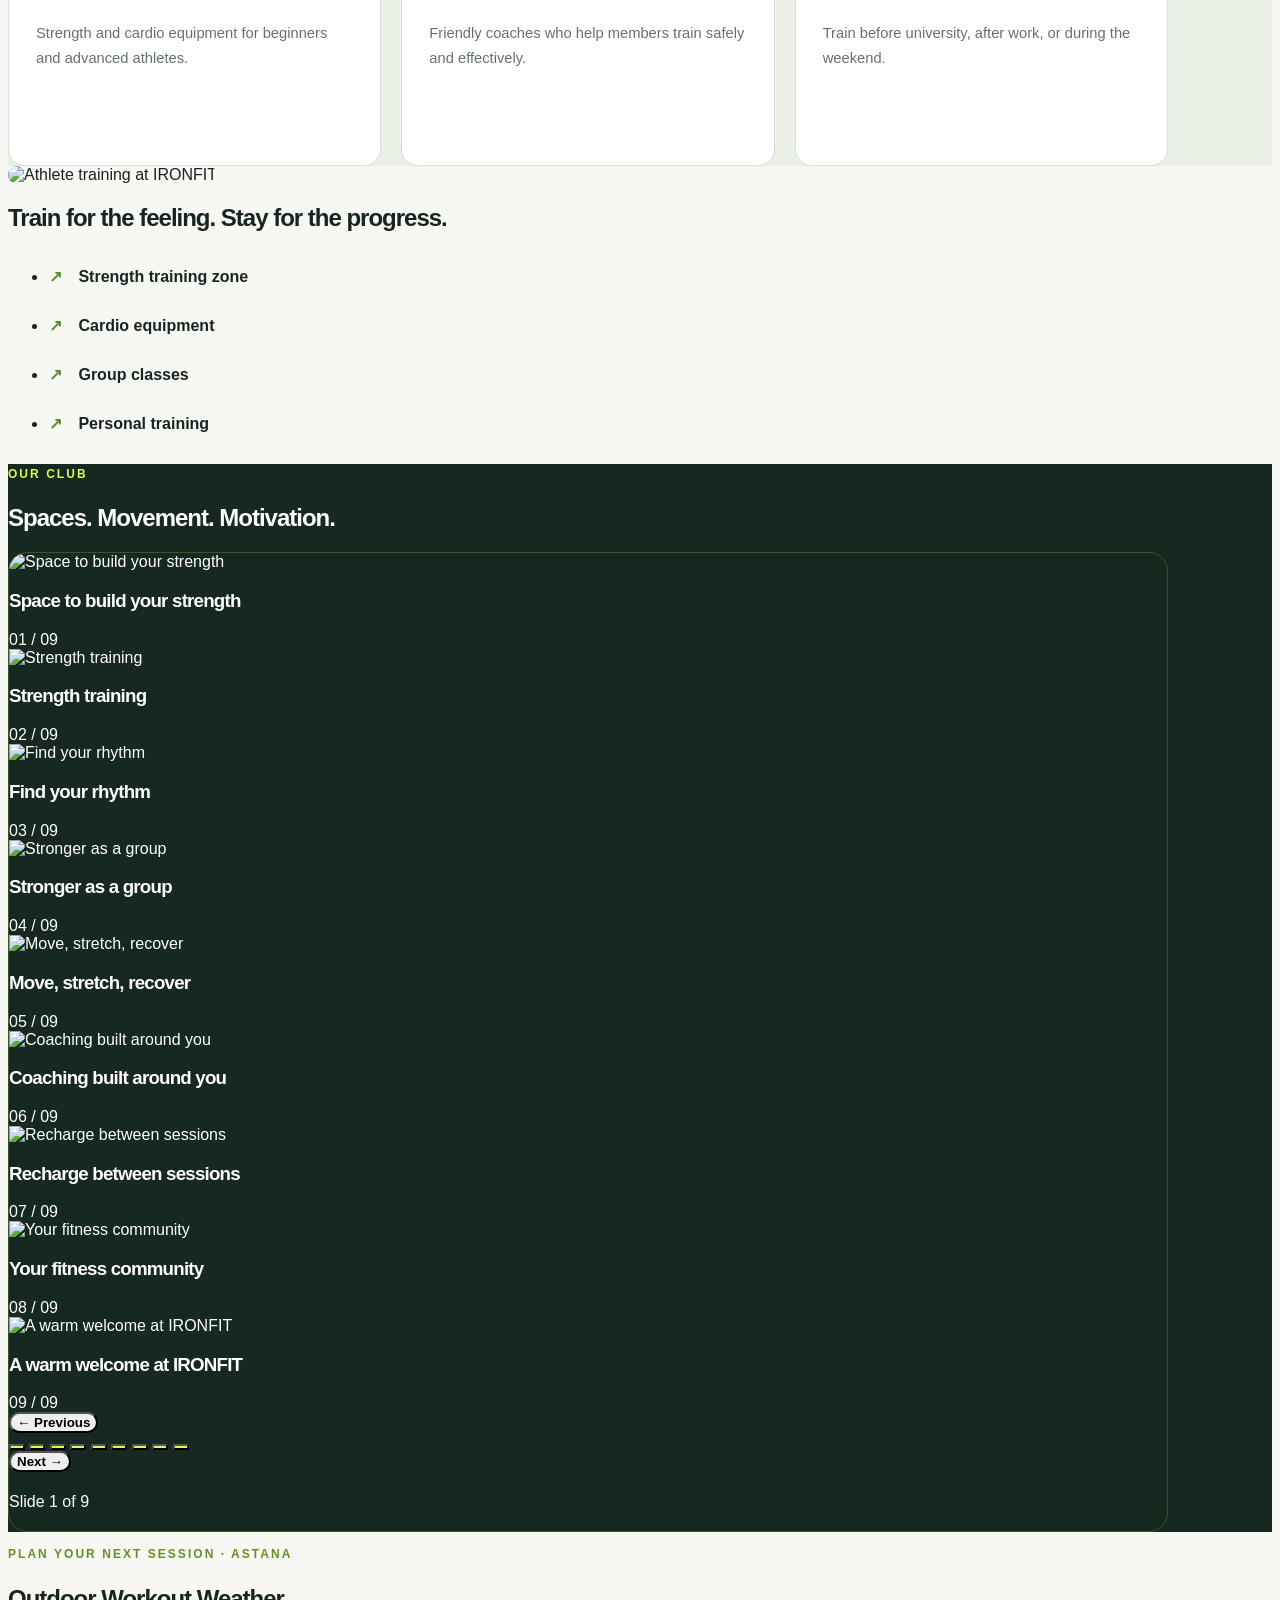
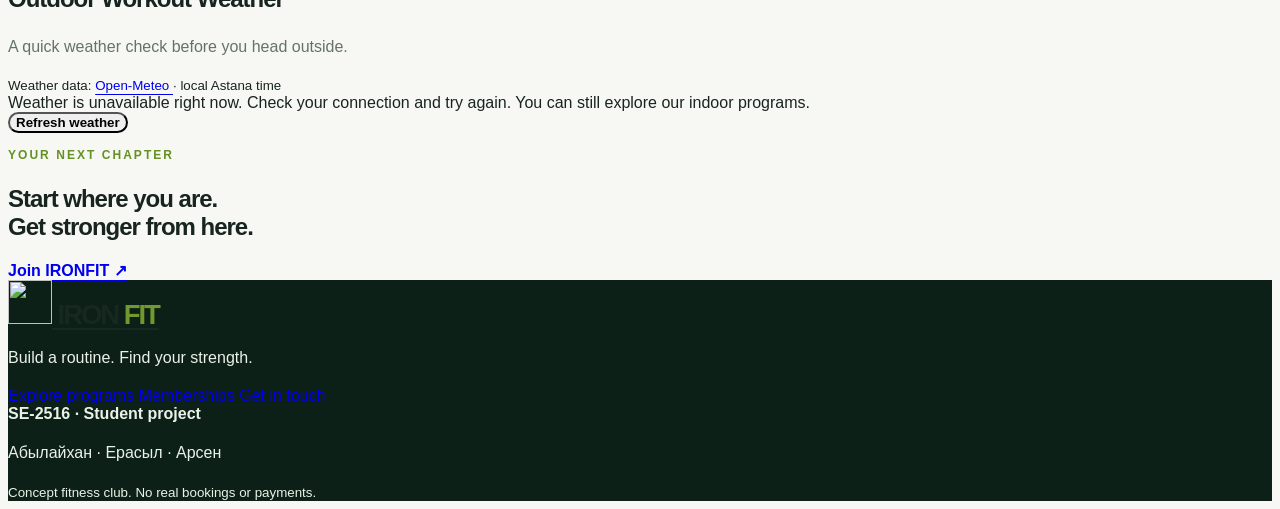
==== commit 288ac948: "feat(home): refresh landing page and club gallery" ====
--- a/index.html
+++ b/index.html
@@ -1,511 +1,485 @@
 <!DOCTYPE html>
 <html lang="en">
-
-<head>
-  <!-- Page created by Абылайхан -->
-  <meta charset="UTF-8">
-  <meta name="viewport" content="width=device-width, initial-scale=1.0">
-
-  <title>Home | IRONFIT</title>
-
-  <link
-    href="https://cdn.jsdelivr.net/npm/bootstrap@5.3.3/dist/css/bootstrap.min.css"
-    rel="stylesheet">
-
-  <link rel="stylesheet" href="css/style.css">
-  <link rel="stylesheet" href="css/assignment5.css">
-</head>
-
-<body>
-
-<!-- BOOTSTRAP NAVBAR -->
-<nav class="navbar navbar-expand-lg navbar-light sticky-top site-navbar">
-  <div class="container">
-
-    <a class="navbar-brand fw-bold ironfit-logo" href="index.html">
-      IRON<span>FIT</span><small class="brand-subtitle">FITNESS CLUB</small>
+ <head>
+  <meta charset="utf-8"/>
+  <meta content="width=device-width, initial-scale=1.0" name="viewport"/>
+  <title>
+   Home | IRONFIT
+  </title>
+  <link href="css/vendor/bootstrap.min.css" rel="stylesheet"/>
+  <link href="css/style.css" rel="stylesheet"/>
+  <meta content="Find your training routine at IRONFIT: strength, cardio, group fitness and flexible memberships." name="description"/>
+  <script src="js/theme.js">
+  </script>
+ </head>
+ <body>
+  <a class="skip-link" href="#main-content">
+   Skip to content
+  </a>
+  <nav aria-label="Main navigation" class="navbar navbar-expand-xl sticky-top site-navbar">
+   <div class="container">
+    <a class="navbar-brand ironfit-logo" href="index.html">
+     <img alt="" class="brand-mark" height="44" src="images/ironfit-logo.png" width="44"/>
+     IRON
+     <span>
+      FIT
+     </span>
+     <small class="brand-subtitle">
+      FITNESS CLUB
+     </small>
     </a>
-
-    <button
-      class="navbar-toggler"
-      type="button"
-      data-bs-toggle="collapse"
-      data-bs-target="#mainNavbar"
-      aria-controls="mainNavbar"
-      aria-expanded="false"
-      aria-label="Toggle navigation">
-
-      <span class="navbar-toggler-icon"></span>
+    <button aria-controls="mainNavbar" aria-expanded="false" aria-label="Toggle navigation" class="navbar-toggler" data-bs-target="#mainNavbar" data-bs-toggle="collapse" type="button">
+     <span aria-hidden="true">
+      ☰
+     </span>
     </button>
-
     <div class="collapse navbar-collapse" id="mainNavbar">
-
-      <ul class="navbar-nav ms-auto gap-lg-3">
-
-        <li class="nav-item">
-          <a class="nav-link active" href="index.html">Home</a>
+     <ul class="navbar-nav ms-auto">
+      <li class="nav-item">
+       <a aria-current="page" class="nav-link active" href="index.html">
+        Home
+       </a>
+      </li>
+      <li class="nav-item">
+       <a class="nav-link" href="about.html">
+        About
+       </a>
+      </li>
+      <li class="nav-item">
+       <a class="nav-link" href="programs.html">
+        Programs
+       </a>
+      </li>
+      <li class="nav-item">
+       <a class="nav-link" href="trainers.html">
+        Trainers
+       </a>
+      </li>
+      <li class="nav-item">
+       <a class="nav-link" href="pricing.html">
+        Pricing
+       </a>
+      </li>
+      <li class="nav-item">
+       <a class="nav-link" href="contact.html">
+        Contact
+       </a>
+      </li>
+      <li class="nav-item">
+       <a class="nav-link" data-auth-link="" href="login.html">
+        Log In
+       </a>
+      </li>
+     </ul>
+     <div class="nav-actions">
+      <button aria-label="Switch to dark mode" aria-pressed="false" class="theme-toggle" id="theme-toggle" type="button">
+       <span aria-hidden="true">
+        ◐
+       </span>
+       <span id="theme-label">
+        Dark
+       </span>
+      </button>
+      <a class="btn btn-success nav-join" href="signup.html">
+       Join IRONFIT
+       <span aria-hidden="true">
+        ↗
+       </span>
+      </a>
+     </div>
+    </div>
+   </div>
+  </nav>
+  <main id="main-content">
+   <section class="hero-section py-5">
+    <div class="container py-lg-5">
+     <div class="row align-items-center g-5">
+      <div class="col-12 col-lg-6">
+       <p class="eyebrow mb-2">
+        THE NEW STANDARD OF TRAINING
+       </p>
+       <h1 class="responsive-title fw-bold text-uppercase mb-4">
+        Train harder.
+        <br/>
+        <span class="hero-accent">
+         Feel stronger.
+        </span>
+       </h1>
+       <p class="responsive-text text-secondary mb-4">
+        IRONFIT is a modern fitness club for strength,
+            cardio, group training and personal coaching.
+       </p>
+       <div aria-label="Home actions" class="btn-group" role="group">
+        <a class="btn btn-success btn-lg" href="signup.html">
+         Join the club
+        </a>
+        <a class="btn btn-outline-light btn-lg" href="programs.html">
+         View programs
+        </a>
+       </div>
+       <p class="hero-note mb-0 mt-4">
+        A PLACE TO START. A REASON TO KEEP GOING.
+       </p>
+      </div>
+      <div class="col-12 col-lg-6">
+       <div class="hero-media">
+        <img alt="IRONFIT Fitness Club logo" class="hero-image hero-logo" fetchpriority="high" height="1254" src="images/ironfit-logo.png" width="1254"/>
+       </div>
+      </div>
+     </div>
+    </div>
+   </section>
+   <section aria-labelledby="stats-heading" class="club-stats">
+    <div class="container">
+     <div class="stats-heading">
+      <h2 id="stats-heading">
+       Growing stronger, together.
+      </h2>
+      <p>
+       Our vision for IRONFIT · fictional figures for this concept club.
+      </p>
+     </div>
+     <div class="stats-grid">
+      <div>
+       <strong data-count="1200" data-suffix="+">
+        1,200+
+       </strong>
+       <span>
+        Club members
+       </span>
+      </div>
+      <div>
+       <strong data-count="8">
+        8
+       </strong>
+       <span>
+        Locations across Astana
+       </span>
+      </div>
+      <div>
+       <strong data-count="6">
+        6
+       </strong>
+       <span>
+        Training specialities
+       </span>
+      </div>
+      <div>
+       <strong data-count="40" data-suffix="+">
+        40+
+       </strong>
+       <span>
+        Weekly classes
+       </span>
+      </div>
+     </div>
+    </div>
+   </section>
+   <section class="py-5 bg-panel">
+    <div class="container">
+     <h2 class="fw-bold mb-4">
+      Made for the way you move.
+     </h2>
+     <div class="mq-card-group">
+      <article class="mq-card">
+       <h3>
+        Modern Equipment
+       </h3>
+       <p>
+        Strength and cardio equipment for beginners
+            and advanced athletes.
+       </p>
+      </article>
+      <article class="mq-card">
+       <h3>
+        Professional Trainers
+       </h3>
+       <p>
+        Friendly coaches who help members train
+            safely and effectively.
+       </p>
+      </article>
+      <article class="mq-card">
+       <h3>
+        Flexible Schedule
+       </h3>
+       <p>
+        Train before university, after work,
+            or during the weekend.
+       </p>
+      </article>
+     </div>
+    </div>
+   </section>
+   <section class="py-5">
+    <div class="container">
+     <div class="row align-items-center g-5">
+      <div class="col-12 col-lg-6">
+       <img alt="Athlete training at IRONFIT" class="img-fluid rounded-4" decoding="async" loading="lazy" src="images/personal-coaching.png"/>
+      </div>
+      <div class="col-12 col-lg-6">
+       <h2 class="fw-bold mb-4">
+        Train for the feeling. Stay for the progress.
+       </h2>
+       <ul class="list-group list-group-flush iron-list">
+        <li class="list-group-item">
+         Strength training zone
         </li>
-
-        <li class="nav-item">
-          <a class="nav-link" href="about.html">About</a>
+        <li class="list-group-item">
+         Cardio equipment
         </li>
-
-        <li class="nav-item">
-          <a class="nav-link" href="programs.html">Programs</a>
+        <li class="list-group-item">
+         Group classes
         </li>
-
-        <li class="nav-item">
-          <a class="nav-link" href="trainers.html">Trainers</a>
+        <li class="list-group-item">
+         Personal training
         </li>
-
-        <li class="nav-item">
-          <a class="nav-link" href="pricing.html">Pricing</a>
-        </li>
-
-        <li class="nav-item">
-          <a class="nav-link" href="contact.html">Contact</a>
-        </li>
-
-      </ul>
-      <a class="nav-join btn btn-success ms-lg-4 mt-3 mt-lg-0" href="contact.html">JOIN THE CLUB <span aria-hidden="true">↗</span></a>
-
-    </div>
-  </div>
-</nav>
-
-
-<main>
-
-  <!-- BOOTSTRAP TWO COLUMN GRID -->
-  <section class="hero-section py-5">
-
-    <div class="container py-lg-5">
-
-      <div class="row align-items-center g-5">
-
-        <div class="col-12 col-lg-6">
-
-          <p class="eyebrow mb-2">
-            THE NEW STANDARD OF TRAINING
-          </p>
-
-          <h1 class="responsive-title fw-bold text-uppercase mb-4">
-            Train harder.<br>
-            <span class="hero-accent">Feel stronger.</span>
-          </h1>
-
-          <p class="responsive-text text-secondary mb-4">
-            IRONFIT is a modern fitness club for strength,
-            cardio, group training and personal coaching.
-          </p>
-
-          <div class="btn-group" role="group" aria-label="Home actions">
-
-            <a
-              class="btn btn-success btn-lg"
-              href="contact.html">
-              Join the club
-            </a>
-
-            <a
-              class="btn btn-outline-light btn-lg"
-              href="programs.html">
-              View programs
-            </a>
-
-          </div>
-          <p class="hero-note mb-0 mt-4">A PLACE TO START. A REASON TO KEEP GOING.</p>
-
-        </div>
-
-
-        <div class="col-12 col-lg-6">
-
-          <div class="hero-media">
-            <img src="images/strength.webp" class="hero-image"
-                 alt="Athlete performing a strength workout in the gym">
-            <div class="hero-media-caption"><span class="live-dot"></span> TRAIN YOUR WAY <span aria-hidden="true">↗</span></div>
-            <span class="hero-photo-tag" aria-hidden="true">IRONFIT / 01</span>
-          </div>
-
-        </div>
-
-      </div>
-    </div>
-  </section>
-
-
-  <section class="quick-facts" aria-label="Club highlights">
-    <div class="container">
-      <div class="row g-0">
-        <div class="col-12 col-md-4 quick-fact"><strong>06:00–23:00</strong><span>OPEN EVERY DAY</span></div>
-        <div class="col-12 col-md-4 quick-fact"><strong>03</strong><span>WAYS TO TRAIN</span></div>
-        <div class="col-12 col-md-4 quick-fact"><strong>YOUR PACE</strong><span>YOUR KIND OF PROGRESS</span></div>
-      </div>
-    </div>
-  </section>
-
-  <!-- TASK 2: CSS MEDIA QUERY CARDS - NO BOOTSTRAP GRID -->
-  <section class="py-5 bg-panel">
-
-    <div class="container">
-
-      <h2 class="fw-bold mb-4">
-        Made for the way you move.
-      </h2>
-
-      <div class="mq-card-group">
-
-        <article class="mq-card">
-          <h3>Modern Equipment</h3>
-          <p>
-            Strength and cardio equipment for beginners
-            and advanced athletes.
-          </p>
-        </article>
-
-        <article class="mq-card">
-          <h3>Professional Trainers</h3>
-          <p>
-            Friendly coaches who help members train
-            safely and effectively.
-          </p>
-        </article>
-
-        <article class="mq-card">
-          <h3>Flexible Schedule</h3>
-          <p>
-            Train before university, after work,
-            or during the weekend.
-          </p>
-        </article>
-
-      </div>
-
-    </div>
-  </section>
-
-
-  <!-- BOOTSTRAP TWO COLUMN SECTION -->
-  <section class="py-5">
-
-    <div class="container">
-
-      <div class="row align-items-center g-5">
-
-        <div class="col-12 col-lg-6">
-
-          <img
-            src="images/workout.webp"
-            class="img-fluid rounded-4"
-            alt="Athlete training at IRONFIT">
-
-        </div>
-
-        <div class="col-12 col-lg-6">
-
-          <h2 class="fw-bold mb-4">
-            Train for the feeling. Stay for the progress.
-          </h2>
-
-          <ul class="list-group list-group-flush iron-list">
-
-            <li class="list-group-item">
-              Strength training zone
-            </li>
-
-            <li class="list-group-item">
-              Cardio equipment
-            </li>
-
-            <li class="list-group-item">
-              Group classes
-            </li>
-
-            <li class="list-group-item">
-              Personal training
-            </li>
-
-          </ul>
-
-        </div>
-
-      </div>
-
-    </div>
-  </section>
-
-
-  <!-- BOOTSTRAP CAROUSEL - 9 IMAGES -->
-  <section class="py-5 gallery-section">
-
-    <div class="container">
-
-      <p class="eyebrow mb-2">
-        OUR CLUB
+       </ul>
+      </div>
+     </div>
+    </div>
+   </section>
+   <section class="py-5 gallery-section">
+    <div class="container">
+     <p class="eyebrow mb-2">
+      OUR CLUB
+     </p>
+     <h2 class="fw-bold mb-4">
+      Spaces. Movement. Motivation.
+     </h2>
+     <div aria-label="Inside IRONFIT" aria-roledescription="carousel" class="carousel slide club-gallery" data-bs-interval="false" data-bs-touch="true" id="ironfitCarousel" role="region" tabindex="0">
+      <div class="carousel-inner">
+       <div class="carousel-item active">
+        <img alt="Space to build your strength" class="carousel-image" decoding="async" height="1086" src="images/gym-interior.png" width="1448"/>
+        <div class="gallery-caption">
+         <h3>
+          Space to build your strength
+         </h3>
+         <span>
+          01 / 09
+         </span>
+        </div>
+       </div>
+       <div class="carousel-item">
+        <img alt="Strength training" class="carousel-image" decoding="async" height="1086" src="images/strength-session.png" width="1448"/>
+        <div class="gallery-caption">
+         <h3>
+          Strength training
+         </h3>
+         <span>
+          02 / 09
+         </span>
+        </div>
+       </div>
+       <div class="carousel-item">
+        <img alt="Find your rhythm" class="carousel-image" decoding="async" height="1086" src="images/cardio-zone.png" width="1448"/>
+        <div class="gallery-caption">
+         <h3>
+          Find your rhythm
+         </h3>
+         <span>
+          03 / 09
+         </span>
+        </div>
+       </div>
+       <div class="carousel-item">
+        <img alt="Stronger as a group" class="carousel-image" decoding="async" height="1086" src="images/group-session.png" width="1448"/>
+        <div class="gallery-caption">
+         <h3>
+          Stronger as a group
+         </h3>
+         <span>
+          04 / 09
+         </span>
+        </div>
+       </div>
+       <div class="carousel-item">
+        <img alt="Move, stretch, recover" class="carousel-image" decoding="async" height="1086" src="images/mobility-zone.png" width="1448"/>
+        <div class="gallery-caption">
+         <h3>
+          Move, stretch, recover
+         </h3>
+         <span>
+          05 / 09
+         </span>
+        </div>
+       </div>
+       <div class="carousel-item">
+        <img alt="Coaching built around you" class="carousel-image" decoding="async" height="1086" src="images/personal-coaching.png" width="1448"/>
+        <div class="gallery-caption">
+         <h3>
+          Coaching built around you
+         </h3>
+         <span>
+          06 / 09
+         </span>
+        </div>
+       </div>
+       <div class="carousel-item">
+        <img alt="Recharge between sessions" class="carousel-image" decoding="async" height="1086" src="images/lounge.png" width="1448"/>
+        <div class="gallery-caption">
+         <h3>
+          Recharge between sessions
+         </h3>
+         <span>
+          07 / 09
+         </span>
+        </div>
+       </div>
+       <div class="carousel-item">
+        <img alt="Your fitness community" class="carousel-image" decoding="async" height="1086" src="images/community.png" width="1448"/>
+        <div class="gallery-caption">
+         <h3>
+          Your fitness community
+         </h3>
+         <span>
+          08 / 09
+         </span>
+        </div>
+       </div>
+       <div class="carousel-item">
+        <img alt="A warm welcome at IRONFIT" class="carousel-image" decoding="async" height="1086" src="images/reception.png" width="1448"/>
+        <div class="gallery-caption">
+         <h3>
+          A warm welcome at IRONFIT
+         </h3>
+         <span>
+          09 / 09
+         </span>
+        </div>
+       </div>
+      </div>
+      <div class="gallery-controls">
+       <button aria-label="Previous slide" class="btn btn-outline-success" data-bs-slide="prev" data-bs-target="#ironfitCarousel" type="button">
+        ← Previous
+       </button>
+       <div class="carousel-indicators">
+        <button aria-current="true" aria-label="Show slide 1: Space to build your strength" class="active" data-bs-slide-to="0" data-bs-target="#ironfitCarousel" type="button">
+        </button>
+        <button aria-label="Show slide 2: Strength training" class="" data-bs-slide-to="1" data-bs-target="#ironfitCarousel" type="button">
+        </button>
+        <button aria-label="Show slide 3: Find your rhythm" class="" data-bs-slide-to="2" data-bs-target="#ironfitCarousel" type="button">
+        </button>
+        <button aria-label="Show slide 4: Stronger as a group" class="" data-bs-slide-to="3" data-bs-target="#ironfitCarousel" type="button">
+        </button>
+        <button aria-label="Show slide 5: Move, stretch, recover" class="" data-bs-slide-to="4" data-bs-target="#ironfitCarousel" type="button">
+        </button>
+        <button aria-label="Show slide 6: Coaching built around you" class="" data-bs-slide-to="5" data-bs-target="#ironfitCarousel" type="button">
+        </button>
+        <button aria-label="Show slide 7: Recharge between sessions" class="" data-bs-slide-to="6" data-bs-target="#ironfitCarousel" type="button">
+        </button>
+        <button aria-label="Show slide 8: Your fitness community" class="" data-bs-slide-to="7" data-bs-target="#ironfitCarousel" type="button">
+        </button>
+        <button aria-label="Show slide 9: A warm welcome at IRONFIT" class="" data-bs-slide-to="8" data-bs-target="#ironfitCarousel" type="button">
+        </button>
+       </div>
+       <button aria-label="Next slide" class="btn btn-outline-success" data-bs-slide="next" data-bs-target="#ironfitCarousel" type="button">
+        Next →
+       </button>
+      </div>
+      <p aria-live="polite" class="visually-hidden" id="gallery-status" role="status">
+       Slide 1 of 9
       </p>
-
-      <h2 class="fw-bold mb-4">
-        Inside IRONFIT
-      </h2>
-
-
-      <div
-        id="ironfitCarousel"
-        class="carousel slide"
-        data-bs-ride="carousel">
-
-        <!-- Indicators -->
-        <div class="carousel-indicators">
-
-          <button
-            type="button"
-            data-bs-target="#ironfitCarousel"
-            data-bs-slide-to="0"
-            class="active"
-            aria-current="true"
-            aria-label="Slide 1">
-          </button>
-
-          <button type="button" data-bs-target="#ironfitCarousel" data-bs-slide-to="1" aria-label="Slide 2"></button>
-          <button type="button" data-bs-target="#ironfitCarousel" data-bs-slide-to="2" aria-label="Slide 3"></button>
-          <button type="button" data-bs-target="#ironfitCarousel" data-bs-slide-to="3" aria-label="Slide 4"></button>
-          <button type="button" data-bs-target="#ironfitCarousel" data-bs-slide-to="4" aria-label="Slide 5"></button>
-          <button type="button" data-bs-target="#ironfitCarousel" data-bs-slide-to="5" aria-label="Slide 6"></button>
-          <button type="button" data-bs-target="#ironfitCarousel" data-bs-slide-to="6" aria-label="Slide 7"></button>
-          <button type="button" data-bs-target="#ironfitCarousel" data-bs-slide-to="7" aria-label="Slide 8"></button>
-          <button type="button" data-bs-target="#ironfitCarousel" data-bs-slide-to="8" aria-label="Slide 9"></button>
-
-        </div>
-
-
-        <div class="carousel-inner rounded-4">
-
-          <div class="carousel-item active">
-            <img
-              src="images/modern gym.jpeg"
-              class="d-block w-100 carousel-image"
-              alt="Modern IRONFIT gym">
-
-            <div class="carousel-caption">
-              <h5>Modern Gym</h5>
-            </div>
-          </div>
-
-
-          <div class="carousel-item">
-            <img
-              src="images/workout.webp"
-              class="d-block w-100 carousel-image"
-              alt="Workout area">
-
-            <div class="carousel-caption">
-              <h5>Workout Zone</h5>
-            </div>
-          </div>
-
-
-          <div class="carousel-item">
-            <img
-              src="images/strength.webp"
-              class="d-block w-100 carousel-image"
-              alt="Strength training">
-
-            <div class="carousel-caption">
-              <h5>Strength Training</h5>
-            </div>
-          </div>
-
-
-          <div class="carousel-item">
-            <img
-              src="images/cardio.jpg"
-              class="d-block w-100 carousel-image"
-              alt="Cardio training">
-
-            <div class="carousel-caption">
-              <h5>Cardio Training</h5>
-            </div>
-          </div>
-
-
-          <div class="carousel-item">
-            <img
-              src="images/group.webp"
-              class="d-block w-100 carousel-image"
-              alt="Group fitness">
-
-            <div class="carousel-caption">
-              <h5>Group Fitness</h5>
-            </div>
-          </div>
-
-
-          <div class="carousel-item">
-            <img
-              src="images/about.webp"
-              class="d-block w-100 carousel-image"
-              alt="Fitness community">
-
-            <div class="carousel-caption">
-              <h5>Fitness Community</h5>
-            </div>
-          </div>
-
-
-          <div class="carousel-item">
-            <img
-              src="images/jonjones.avif"
-              class="d-block w-100 carousel-image"
-              alt="Strength coach">
-
-            <div class="carousel-caption">
-              <h5>Professional Trainers</h5>
-            </div>
-          </div>
-
-
-          <div class="carousel-item">
-            <img
-              src="images/khabib.jpeg"
-              class="d-block w-100 carousel-image"
-              alt="Fitness coach">
-
-            <div class="carousel-caption">
-              <h5>Personal Coaching</h5>
-            </div>
-          </div>
-
-
-          <div class="carousel-item">
-            <img
-              src="images/callcenter.jpeg"
-              class="d-block w-100 carousel-image"
-              alt="IRONFIT contact center">
-
-            <div class="carousel-caption">
-              <h5>Join IRONFIT</h5>
-            </div>
-          </div>
-
-        </div>
-
-
-        <button
-          class="carousel-control-prev"
-          type="button"
-          data-bs-target="#ironfitCarousel"
-          data-bs-slide="prev">
-
-          <span
-            class="carousel-control-prev-icon"
-            aria-hidden="true">
-          </span>
-
-          <span class="visually-hidden">
-            Previous
-          </span>
-
-        </button>
-
-
-        <button
-          class="carousel-control-next"
-          type="button"
-          data-bs-target="#ironfitCarousel"
-          data-bs-slide="next">
-
-          <span
-            class="carousel-control-next-icon"
-            aria-hidden="true">
-          </span>
-
-          <span class="visually-hidden">
-            Next
-          </span>
-
-        </button>
-
-      </div>
-    </div>
-  </section>
-
-  <!-- Assignment 4 · Task 3: JavaScript popup subscription form -->
-  <section class="py-5 subscribe-section">
-    <div class="container">
-      <div class="subscribe-banner rounded-4 p-4 p-lg-5 d-flex flex-column flex-lg-row align-items-lg-center justify-content-between gap-4">
-        <div>
-          <p class="eyebrow mb-2">IRONFIT UPDATES</p>
-          <h2 class="fw-bold mb-2">Your next chapter starts here.</h2>
-          <p class="text-secondary mb-0">Get training updates and explore our interactive sign-up demo.</p>
-        </div>
-        <button id="open-subscribe" type="button" class="btn btn-success btn-lg flex-shrink-0"
-                aria-haspopup="dialog" aria-controls="subscribe-modal">
-          Subscribe for updates
-        </button>
-      </div>
-    </div>
-  </section>
-
-<section class="container a5-exercise" aria-label="Assignment 5 interaction">
-  <h2>Why choose IRONFIT?</h2>
-  <p>We offer workouts for different fitness levels.</p>
-  <p id="a5-more-text" hidden>Our trainers help beginners feel comfortable, learn proper technique and reach their goals.</p>
-  <button id="a5-more-button" class="btn btn-success" type="button">Read more</button>
-  <p class="mt-3">Keyboard tip: focus a menu link and use left or right arrow keys.</p>
-</section>
-</main>
-
-<!-- Assignment 4 · Task 3: hidden by default, opens via JavaScript -->
-<div id="subscribe-modal" class="popup-overlay" hidden>
-  <div class="popup-dialog rounded-4 p-4 p-sm-5" role="dialog" aria-modal="true"
-       aria-labelledby="subscribe-title" aria-describedby="subscribe-description" tabindex="-1">
-    <button id="close-subscribe" type="button" class="popup-close"
-            aria-label="Close subscription form">&times;</button>
-    <p class="eyebrow mb-2">IRONFIT NEWSLETTER</p>
-    <h2 class="fw-bold mb-3" id="subscribe-title">Join our updates</h2>
-    <p class="text-secondary" id="subscribe-description">
-      This is a JavaScript form demonstration. No details are sent to a server.
-    </p>
-    <form id="subscribe-form" novalidate>
-      <label class="form-label" for="subscribe-email">Email address</label>
-      <input type="email" id="subscribe-email" class="form-control mb-2" name="email"
-             placeholder="you@example.com" autocomplete="email" required
-             aria-describedby="subscribe-error">
-      <p id="subscribe-error" class="field-error" role="alert"></p>
-      <button type="submit" class="btn btn-success w-100 mt-3">Try subscription</button>
-      <p id="subscribe-status" class="form-feedback mt-3 mb-0" role="status" aria-live="polite"></p>
-    </form>
-  </div>
-</div>
-
-
-<footer class="py-4 border-top border-secondary text-center">
-
-  <div class="container">
-
-    <p class="mb-1">
-      IRONFIT / FITNESS CLUB · STUDENT FRONT-END PROJECT
-    </p>
-
-    <p class="mb-0 text-secondary">
-      BUILT BY АБЫЛАЙХАН · ЕРАСЫЛ · АРСЕН
-    </p>
-    <!-- Assignment 4 · Task 5: dynamic local date & time -->
-    <p class="footer-clock mt-2 mb-0">Local date &amp; time: <time id="current-date-time">Loading...</time></p>
-
-  </div>
-
-</footer>
-
-
-<script
-  src="https://cdn.jsdelivr.net/npm/bootstrap@5.3.3/dist/js/bootstrap.bundle.min.js">
-</script>
-
-<script src="js/site.js" defer></script>
-<script src="js/home.js" defer></script>
-
-  <script src="js/assignment5-home.js" defer></script>
-</body>
-</html>+     </div>
+    </div>
+   </section>
+   <section class="py-5">
+    <div class="container">
+     <div aria-busy="true" class="weather-panel" id="weather-panel">
+      <div>
+       <p class="eyebrow">
+        PLAN YOUR NEXT SESSION · ASTANA
+       </p>
+       <h2>
+        Outdoor Workout Weather
+       </h2>
+       <p class="text-secondary">
+        A quick weather check before you head outside.
+       </p>
+       <small>
+        Weather data:
+        <a href="https://open-meteo.com/" rel="noopener" target="_blank">
+         Open-Meteo
+        </a>
+        · local Astana time
+       </small>
+      </div>
+      <div>
+       <div aria-live="polite" id="weather-status" role="status">
+        Loading current weather…
+       </div>
+       <button class="btn btn-outline-success mt-3" id="weather-refresh" type="button">
+        Refresh weather
+       </button>
+      </div>
+     </div>
+    </div>
+   </section>
+   <section class="py-5">
+    <div class="container">
+     <div class="join-banner">
+      <div>
+       <p class="eyebrow">
+        YOUR NEXT CHAPTER
+       </p>
+       <h2>
+        Start where you are.
+        <br/>
+        Get stronger from here.
+       </h2>
+      </div>
+      <a class="btn btn-success btn-lg" href="signup.html">
+       Join IRONFIT ↗
+      </a>
+     </div>
+    </div>
+   </section>
+  </main>
+  <footer class="site-footer">
+   <div class="container footer-grid">
+    <div>
+     <a class="ironfit-logo" href="index.html">
+      <img alt="" class="brand-mark" height="44" src="images/ironfit-logo.png" width="44"/>
+      IRON
+      <span>
+       FIT
+      </span>
+     </a>
+     <p>
+      Build a routine. Find your strength.
+     </p>
+    </div>
+    <div>
+     <a href="programs.html">
+      Explore programs
+     </a>
+     <a href="pricing.html">
+      Memberships
+     </a>
+     <a href="contact.html">
+      Get in touch
+     </a>
+    </div>
+    <div>
+     <strong>
+      SE-2516 · Student project
+     </strong>
+     <p>
+      Абылайхан · Ерасыл · Арсен
+     </p>
+     <small>
+      Concept fitness club. No real bookings or payments.
+     </small>
+    </div>
+   </div>
+  </footer>
+  <script defer="" src="js/site.js">
+  </script>
+  <script defer="" src="js/weather.js">
+  </script>
+  <script defer="" src="js/vendor/bootstrap.bundle.min.js">
+  </script>
+  <script defer="" src="js/home.js">
+  </script>
+ </body>
+</html>
